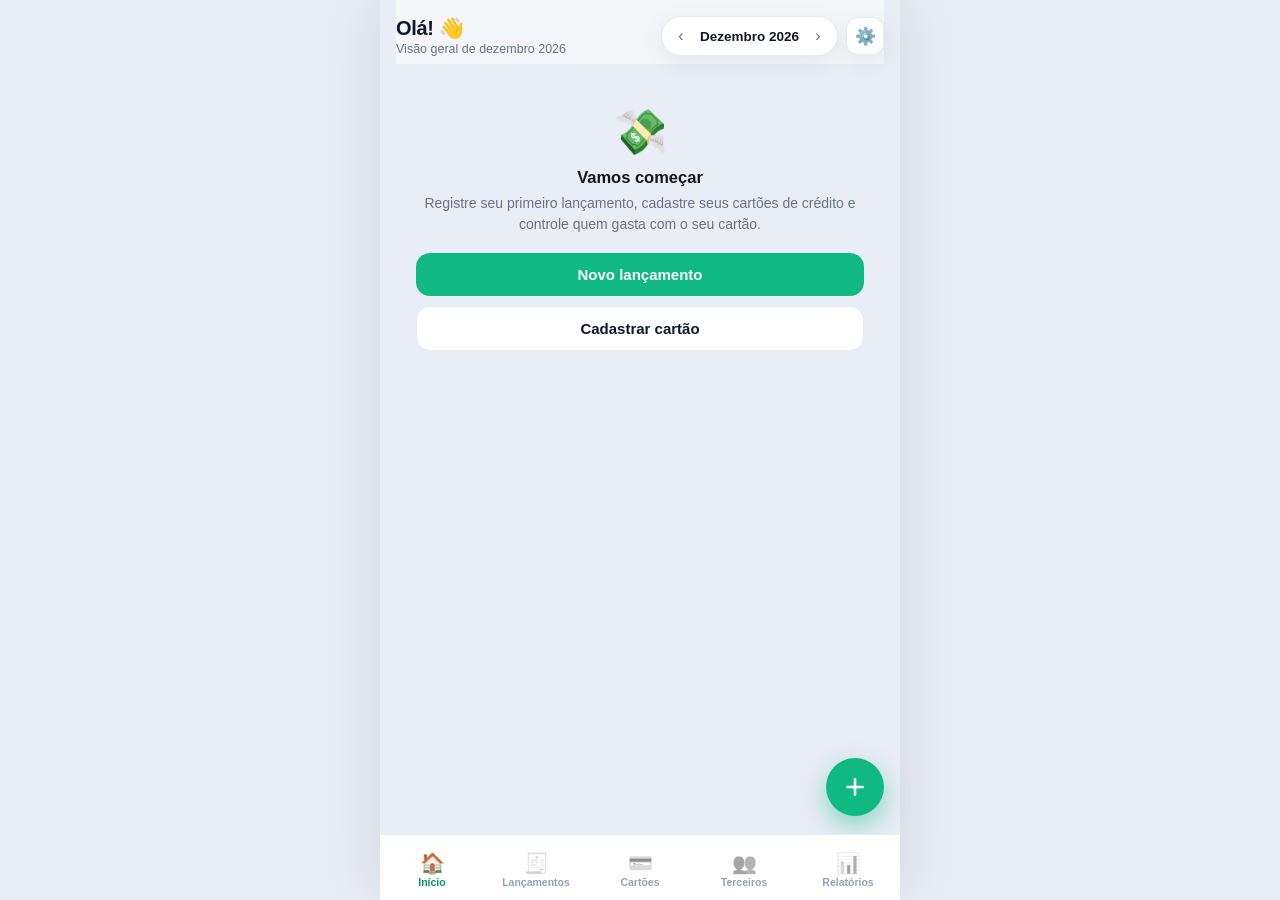
==== index.html @ b1badb32 "Add files via upload" ====
<!DOCTYPE html>
<html lang="pt-BR">
<head>
<meta charset="utf-8">
<meta name="viewport" content="width=device-width, initial-scale=1, viewport-fit=cover, maximum-scale=1">
<meta name="theme-color" content="#10b981">
<meta name="description" content="Controle financeiro pessoal: entradas, saídas, cartões de crédito e gastos de terceiros no seu cartão.">
<title>Minha Vida Financeira</title>

<!-- iOS (Safari): instalar como aplicativo -->
<meta name="apple-mobile-web-app-capable" content="yes">
<meta name="mobile-web-app-capable" content="yes">
<meta name="apple-mobile-web-app-status-bar-style" content="default">
<meta name="apple-mobile-web-app-title" content="Finanças">
<link rel="manifest" href="manifest.webmanifest">
<link rel="icon" href="icon.svg" type="image/svg+xml">
<link rel="apple-touch-icon" href="icon.svg">
<link rel="stylesheet" href="styles.css">
</head>
<body>

<div id="app">
  <main id="view" aria-live="polite"></main>

  <button id="fab" data-act="new-tx" aria-label="Novo lançamento">
    <svg viewBox="0 0 24 24" width="26" height="26" aria-hidden="true"><path d="M12 5v14M5 12h14" stroke="currentColor" stroke-width="2.4" stroke-linecap="round"/></svg>
  </button>

  <nav id="tabbar">
    <button data-route="home" class="active"><span class="ico">🏠</span><span class="lbl">Início</span></button>
    <button data-route="tx"><span class="ico">🧾</span><span class="lbl">Lançamentos</span></button>
    <button data-route="cards"><span class="ico">💳</span><span class="lbl">Cartões</span></button>
    <button data-route="third"><span class="ico">👥</span><span class="lbl">Terceiros</span></button>
    <button data-route="report"><span class="ico">📊</span><span class="lbl">Relatórios</span></button>
  </nav>
</div>

<div id="modal-root"></div>
<div id="toast" role="status"></div>

<script src="store.js"></script>
<script src="app.js"></script>
</body>
</html>
---- styles.css ----
/* ===== Minha Vida Financeira — estilos (mobile-first) ===== */
:root {
  --bg: #f4f6fa;
  --card: #ffffff;
  --ink: #0f172a;
  --ink-2: #64748b;
  --ink-3: #94a3b8;
  --line: #e6eaf2;
  --brand: #10b981;
  --brand-d: #059669;
  --brand-soft: #e7f8f2;
  --in: #16a34a;
  --in-soft: #eafaf0;
  --out: #e11d48;
  --out-soft: #fdeef2;
  --warn: #d97706;
  --warn-soft: #fef4e6;
  --blue: #2563eb;
  --blue-soft: #eaf1fe;
  --radius: 18px;
  --shadow: 0 6px 24px rgba(15, 23, 42, 0.07);
  --nav-h: 66px;
}

* { box-sizing: border-box; -webkit-tap-highlight-color: transparent; }

html, body {
  margin: 0;
  padding: 0;
  background: var(--bg);
  color: var(--ink);
  font-family: -apple-system, BlinkMacSystemFont, "Segoe UI", Roboto, Arial, sans-serif;
  font-size: 16px;
  overscroll-behavior-y: none;
}

button, input, select, textarea { font-family: inherit; font-size: inherit; color: inherit; }
button { cursor: pointer; border: none; background: none; }

#app {
  max-width: 520px;
  margin: 0 auto;
  min-height: 100vh;
  position: relative;
}

#view {
  padding: 0 16px calc(var(--nav-h) + 90px);
  animation: fade .18s ease;
}
@keyframes fade { from { opacity: 0; transform: translateY(6px); } to { opacity: 1; transform: none; } }

/* ---------- cabeçalho ---------- */
.top {
  position: sticky;
  top: 0;
  z-index: 20;
  background: var(--bg);
  padding: 16px 0 8px;
  display: flex;
  align-items: center;
  justify-content: space-between;
  gap: 10px;
}
.top h1 { font-size: 20px; margin: 0; letter-spacing: -.3px; }
.top .sub { font-size: 12.5px; color: var(--ink-2); margin-top: 2px; }

.month-nav {
  display: flex;
  align-items: center;
  gap: 4px;
  background: var(--card);
  border: 1px solid var(--line);
  border-radius: 999px;
  padding: 4px;
  box-shadow: var(--shadow);
}
.month-nav button {
  width: 30px; height: 30px;
  border-radius: 50%;
  color: var(--ink-2);
  font-size: 16px;
  display: grid; place-items: center;
}
.month-nav button:active { background: var(--line); }
.month-nav .mlabel {
  font-size: 13.5px; font-weight: 600;
  min-width: 96px; text-align: center;
  text-transform: capitalize;
}

.icon-btn {
  width: 38px; height: 38px;
  border-radius: 12px;
  background: var(--card);
  border: 1px solid var(--line);
  display: grid; place-items: center;
  font-size: 17px;
  box-shadow: var(--shadow);
}

/* ---------- cartões / blocos ---------- */
.card {
  background: var(--card);
  border: 1px solid var(--line);
  border-radius: var(--radius);
  padding: 16px;
  box-shadow: var(--shadow);
  margin-bottom: 12px;
}
.card.pad0 { padding: 0; overflow: hidden; }

.hero {
  background: linear-gradient(135deg, #0f172a, #1e293b);
  color: #fff;
  border: none;
  border-radius: 22px;
  padding: 20px;
  position: relative;
  overflow: hidden;
}
.hero::after {
  content: "";
  position: absolute;
  right: -40px; top: -50px;
  width: 160px; height: 160px;
  border-radius: 50%;
  background: rgba(16, 185, 129, .28);
  filter: blur(6px);
}
.hero .label { font-size: 12.5px; opacity: .75; text-transform: uppercase; letter-spacing: .8px; }
.hero .value { font-size: 34px; font-weight: 700; margin-top: 6px; letter-spacing: -1px; }
.hero .row { display: flex; gap: 14px; margin-top: 16px; position: relative; z-index: 1; }
.hero .row > div {
  flex: 1;
  background: rgba(255, 255, 255, .10);
  border-radius: 12px;
  padding: 9px 11px;
}
.hero .row .k { font-size: 11.5px; opacity: .8; display: flex; align-items: center; gap: 5px; }
.hero .row .v { font-size: 15.5px; font-weight: 700; margin-top: 3px; }
.dot { width: 8px; height: 8px; border-radius: 50%; display: inline-block; }
.dot.g { background: #34d399; }
.dot.r { background: #fb7185; }
.dot.y { background: #fbbf24; }

.grid3 { display: grid; grid-template-columns: repeat(3, 1fr); gap: 10px; margin-bottom: 12px; }
.mini {
  background: var(--card);
  border: 1px solid var(--line);
  border-radius: 16px;
  padding: 12px;
  box-shadow: var(--shadow);
}
.mini .k { font-size: 11.5px; color: var(--ink-2); display: flex; align-items: center; gap: 5px; }
.mini .v { font-size: 15px; font-weight: 700; margin-top: 5px; word-break: break-word; }
.mini.ok .v { color: var(--in); }
.mini.bad .v { color: var(--out); }
.mini.warn .v { color: var(--warn); }

.sec-title {
  display: flex; align-items: center; justify-content: space-between;
  font-size: 13px; font-weight: 700; color: var(--ink-2);
  text-transform: uppercase; letter-spacing: .7px;
  margin: 18px 2px 8px;
}
.sec-title a, .sec-title button { color: var(--brand-d); font-size: 13px; font-weight: 600; text-transform: none; letter-spacing: 0; }

/* ---------- lista de lançamentos ---------- */
.day-group { margin-bottom: 6px; }
.day-label {
  font-size: 12px; color: var(--ink-3); font-weight: 600;
  margin: 12px 4px 6px; text-transform: capitalize;
}
.rows { background: var(--card); border: 1px solid var(--line); border-radius: 16px; overflow: hidden; box-shadow: var(--shadow); }
.row-item {
  display: flex; align-items: center; gap: 12px;
  padding: 12px 14px;
  border-bottom: 1px solid var(--line);
  width: 100%;
  text-align: left;
}
.row-item:last-child { border-bottom: none; }
.row-item:active { background: #f8fafc; }
.row-ico {
  width: 40px; height: 40px; border-radius: 12px;
  background: var(--bg);
  display: grid; place-items: center; font-size: 19px;
  flex-shrink: 0;
}
.row-mid { flex: 1; min-width: 0; }
.row-mid .t { font-size: 15px; font-weight: 600; white-space: nowrap; overflow: hidden; text-overflow: ellipsis; }
.row-mid .s { font-size: 12.5px; color: var(--ink-2); margin-top: 2px; display: flex; gap: 6px; flex-wrap: wrap; align-items: center; }
.pill {
  font-size: 10.5px; font-weight: 700; padding: 2px 7px;
  border-radius: 999px; background: var(--bg); color: var(--ink-2);
  border: 1px solid var(--line); white-space: nowrap;
}
.pill.card-pill { background: var(--blue-soft); color: var(--blue); border-color: transparent; }
.pill.parcela { background: var(--warn-soft); color: var(--warn); border-color: transparent; }
.row-val { font-weight: 700; font-size: 15.5px; white-space: nowrap; }
.row-val.in { color: var(--in); }
.row-val.out { color: var(--ink); }

/* ---------- cartões de crédito ---------- */
.cc {
  border-radius: 18px;
  padding: 16px;
  color: #fff;
  margin-bottom: 12px;
  position: relative;
  overflow: hidden;
  box-shadow: var(--shadow);
}
.cc .nm { font-weight: 700; font-size: 16px; }
.cc .num { font-size: 13px; opacity: .85; letter-spacing: 2px; margin-top: 2px; }
.cc .inv { font-size: 26px; font-weight: 700; margin-top: 14px; letter-spacing: -.5px; }
.cc .inv small { font-size: 11.5px; font-weight: 600; opacity: .8; display: block; text-transform: uppercase; letter-spacing: .7px; }
.cc .meta { display: flex; gap: 16px; margin-top: 12px; font-size: 12.5px; opacity: .92; }
.cc .meta b { display: block; font-size: 14px; }
.cc-actions { position: absolute; top: 14px; right: 14px; display: flex; gap: 6px; }
.cc-actions button {
  width: 30px; height: 30px; border-radius: 9px;
  background: rgba(255,255,255,.18); color: #fff; font-size: 14px;
  display: grid; place-items: center;
}
.bar { height: 7px; border-radius: 99px; background: rgba(255,255,255,.25); margin-top: 12px; overflow: hidden; }
.bar > i { display: block; height: 100%; background: #fff; border-radius: 99px; }
.bar-lbl { font-size: 11.5px; opacity: .85; margin-top: 6px; }

/* ---------- terceiros ---------- */
.chips { display: flex; gap: 8px; margin: 4px 0 12px; overflow-x: auto; padding-bottom: 2px; }
.chip {
  padding: 7px 14px; border-radius: 999px;
  background: var(--card); border: 1px solid var(--line);
  font-size: 13px; font-weight: 600; color: var(--ink-2); white-space: nowrap;
}
.chip.active { background: var(--ink); color: #fff; border-color: var(--ink); }

.td-item { display: flex; align-items: center; gap: 12px; padding: 13px 14px; border-bottom: 1px solid var(--line); }
.td-item:last-child { border-bottom: none; }
.avatar {
  width: 42px; height: 42px; border-radius: 50%;
  background: var(--brand-soft); color: var(--brand-d);
  display: grid; place-items: center; font-weight: 700; font-size: 16px;
  flex-shrink: 0; text-transform: uppercase;
}
.avatar.paid { background: var(--bg); color: var(--ink-3); }
.status-open { color: var(--warn); font-weight: 700; }
.status-paid { color: var(--in); font-weight: 700; }
.check {
  width: 34px; height: 34px; border-radius: 50%;
  border: 2px solid var(--line); display: grid; place-items: center;
  color: var(--ink-3); font-size: 15px; flex-shrink: 0;
}
.check.done { background: var(--in); border-color: var(--in); color: #fff; }

/* ---------- botões ---------- */
.btn {
  display: inline-flex; align-items: center; justify-content: center; gap: 8px;
  background: var(--brand); color: #fff;
  font-weight: 700; font-size: 15px;
  padding: 13px 18px; border-radius: 14px; width: 100%;
}
.btn:active { background: var(--brand-d); }
.btn.ghost { background: var(--card); color: var(--ink); border: 1px solid var(--line); }
.btn.danger { background: var(--out-soft); color: var(--out); }
.btn.small { padding: 9px 14px; font-size: 13.5px; width: auto; border-radius: 11px; }

#fab {
  position: fixed;
  bottom: calc(var(--nav-h) + 18px + env(safe-area-inset-bottom));
  /* canto inferior direito da coluna (max 520px), ou da tela se for mais estreita */
  left: min(calc(50% + 186px), calc(100% - 74px));
  width: 58px; height: 58px;
  border-radius: 50%;
  background: var(--brand);
  color: #fff;
  display: grid; place-items: center;
  box-shadow: 0 10px 26px rgba(16, 185, 129, .45);
  z-index: 30;
  transition: transform .15s ease, opacity .15s;
}
#fab:active { transform: scale(.94); }
#fab[hidden] { display: none; }

/* ---------- navegação inferior ---------- */
#tabbar {
  position: fixed;
  bottom: 0; left: 50%; transform: translateX(-50%);
  width: 100%; max-width: 520px;
  height: calc(var(--nav-h) + env(safe-area-inset-bottom));
  padding-bottom: env(safe-area-inset-bottom);
  background: rgba(255,255,255,.94);
  backdrop-filter: blur(12px);
  border-top: 1px solid var(--line);
  display: flex;
  z-index: 40;
}
#tabbar button {
  flex: 1;
  display: flex; flex-direction: column; align-items: center; justify-content: center;
  gap: 3px;
  color: var(--ink-3);
  font-size: 10.5px; font-weight: 600;
  padding-top: 6px;
}
#tabbar .ico { font-size: 20px; line-height: 1; filter: grayscale(1); opacity: .6; }
#tabbar button.active { color: var(--brand-d); }
#tabbar button.active .ico { filter: none; opacity: 1; }

/* ---------- modal / sheet ---------- */
#modal-root:empty { display: none; }
.sheet-back {
  position: fixed; inset: 0;
  background: rgba(15, 23, 42, .45);
  z-index: 50;
  animation: fade .15s ease;
}
.sheet {
  position: fixed;
  left: 50%; bottom: 0; transform: translateX(-50%);
  width: 100%; max-width: 520px;
  background: var(--bg);
  border-radius: 24px 24px 0 0;
  z-index: 51;
  max-height: 92vh;
  overflow-y: auto;
  padding: 8px 18px calc(24px + env(safe-area-inset-bottom));
  animation: up .22s cubic-bezier(.2, .8, .3, 1);
}
@keyframes up { from { transform: translate(-50%, 30px); opacity: .4; } to { transform: translate(-50%, 0); opacity: 1; } }
.grab { width: 42px; height: 5px; border-radius: 99px; background: var(--line); margin: 8px auto 12px; }
.sheet h2 { font-size: 18px; margin: 0 0 14px; }

.field { margin-bottom: 13px; }
.field > label { display: block; font-size: 12.5px; font-weight: 700; color: var(--ink-2); margin-bottom: 6px; }
.field input, .field select, .field textarea {
  width: 100%;
  background: var(--card);
  border: 1.5px solid var(--line);
  border-radius: 13px;
  padding: 13px 14px;
  outline: none;
}
.field input:focus, .field select:focus, .field textarea:focus { border-color: var(--brand); }
.field textarea { min-height: 70px; resize: vertical; }
.field .hint { font-size: 11.5px; color: var(--ink-3); margin-top: 5px; }
.row2 { display: grid; grid-template-columns: 1fr 1fr; gap: 10px; }
.row3 { display: grid; grid-template-columns: 1fr 1fr 1fr; gap: 10px; }

.seg {
  display: flex;
  background: var(--card);
  border: 1.5px solid var(--line);
  border-radius: 14px;
  padding: 4px;
  gap: 4px;
  margin-bottom: 13px;
}
.seg label { flex: 1; }
.seg input { display: none; }
.seg span {
  display: block; text-align: center;
  padding: 10px 6px; border-radius: 10px;
  font-weight: 700; font-size: 14px; color: var(--ink-2);
}
.seg input:checked + span { color: #fff; }
.seg .s-in input:checked + span { background: var(--in); }
.seg .s-out input:checked + span { background: var(--out); }

.amount-wrap { position: relative; }
.amount-wrap .cur {
  position: absolute; left: 14px; top: 50%; transform: translateY(-50%);
  color: var(--ink-3); font-weight: 700; font-size: 14px;
}
.amount-wrap input {
  padding-left: 48px;
  font-size: 24px; font-weight: 700;
  letter-spacing: -.5px;
}

.form-actions { display: flex; gap: 10px; margin-top: 6px; }
.form-actions .btn { flex: 1; }

/* ---------- relatórios ---------- */
.chart {
  display: flex; align-items: flex-end; gap: 8px;
  height: 170px; padding-top: 8px;
}
.chart .col { flex: 1; display: flex; flex-direction: column; align-items: center; height: 100%; justify-content: flex-end; }
.chart .bars { display: flex; gap: 4px; align-items: flex-end; height: 100%; width: 100%; justify-content: center; }
.chart .b { width: 12px; border-radius: 6px 6px 3px 3px; min-height: 3px; }
.chart .b.in { background: var(--in); }
.chart .b.out { background: var(--out); }
.chart .cl { font-size: 10.5px; color: var(--ink-3); margin-top: 7px; }
.legend { display: flex; gap: 14px; font-size: 12px; color: var(--ink-2); margin-top: 6px; }

.cat-row { margin-bottom: 12px; }
.cat-row .top-l { display: flex; justify-content: space-between; font-size: 13.5px; margin-bottom: 6px; }
.cat-row .top-l b { font-weight: 600; }
.track { height: 9px; background: var(--bg); border-radius: 99px; overflow: hidden; }
.track > i { display: block; height: 100%; border-radius: 99px; background: var(--brand); }
.cat-row .bar-ico { margin-right: 6px; }

.stat-list .s { display: flex; justify-content: space-between; padding: 11px 0; border-bottom: 1px solid var(--line); font-size: 14px; }
.stat-list .s:last-child { border-bottom: none; }
.stat-list .s span { color: var(--ink-2); }
.stat-list .s b { font-weight: 700; }

/* ---------- estados vazios ---------- */
.empty {
  text-align: center;
  padding: 42px 20px;
  color: var(--ink-2);
}
.empty .big { font-size: 44px; margin-bottom: 10px; }
.empty h3 { margin: 0 0 6px; color: var(--ink); font-size: 16.5px; }
.empty p { margin: 0 0 18px; font-size: 14px; line-height: 1.5; }

/* ---------- toast ---------- */
#toast {
  position: fixed;
  bottom: calc(var(--nav-h) + 84px);
  left: 50%; transform: translateX(-50%) translateY(12px);
  background: var(--ink); color: #fff;
  padding: 11px 18px; border-radius: 12px;
  font-size: 14px; font-weight: 600;
  opacity: 0; pointer-events: none;
  transition: .22s;
  z-index: 60;
  max-width: 90%;
  text-align: center;
}
#toast.show { opacity: 1; transform: translateX(-50%) translateY(0); }

.kv { display: flex; justify-content: space-between; padding: 9px 0; font-size: 14px; border-bottom: 1px dashed var(--line); }
.kv:last-child { border-bottom: none; }
.kv span { color: var(--ink-2); }
.kv b { font-weight: 700; }
.kv b.g { color: var(--in); }
.kv b.r { color: var(--out); }

.settings-list button {
  width: 100%; display: flex; align-items: center; gap: 12px;
  padding: 14px 4px; border-bottom: 1px solid var(--line);
  font-size: 15px; text-align: left;
}
.settings-list button:last-child { border-bottom: none; }
.settings-list .arrow { margin-left: auto; color: var(--ink-3); }

.tag-list { display: flex; flex-wrap: wrap; gap: 8px; }
.tag {
  display: inline-flex; align-items: center; gap: 6px;
  background: var(--card); border: 1px solid var(--line);
  padding: 7px 10px; border-radius: 999px; font-size: 13px;
}
.tag button { color: var(--out); font-weight: 700; line-height: 1; }

@media (min-width: 521px) {
  body { background: #e9edf5; }
  #app { box-shadow: 0 0 60px rgba(15,23,42,.10); min-height: 100vh; }
}
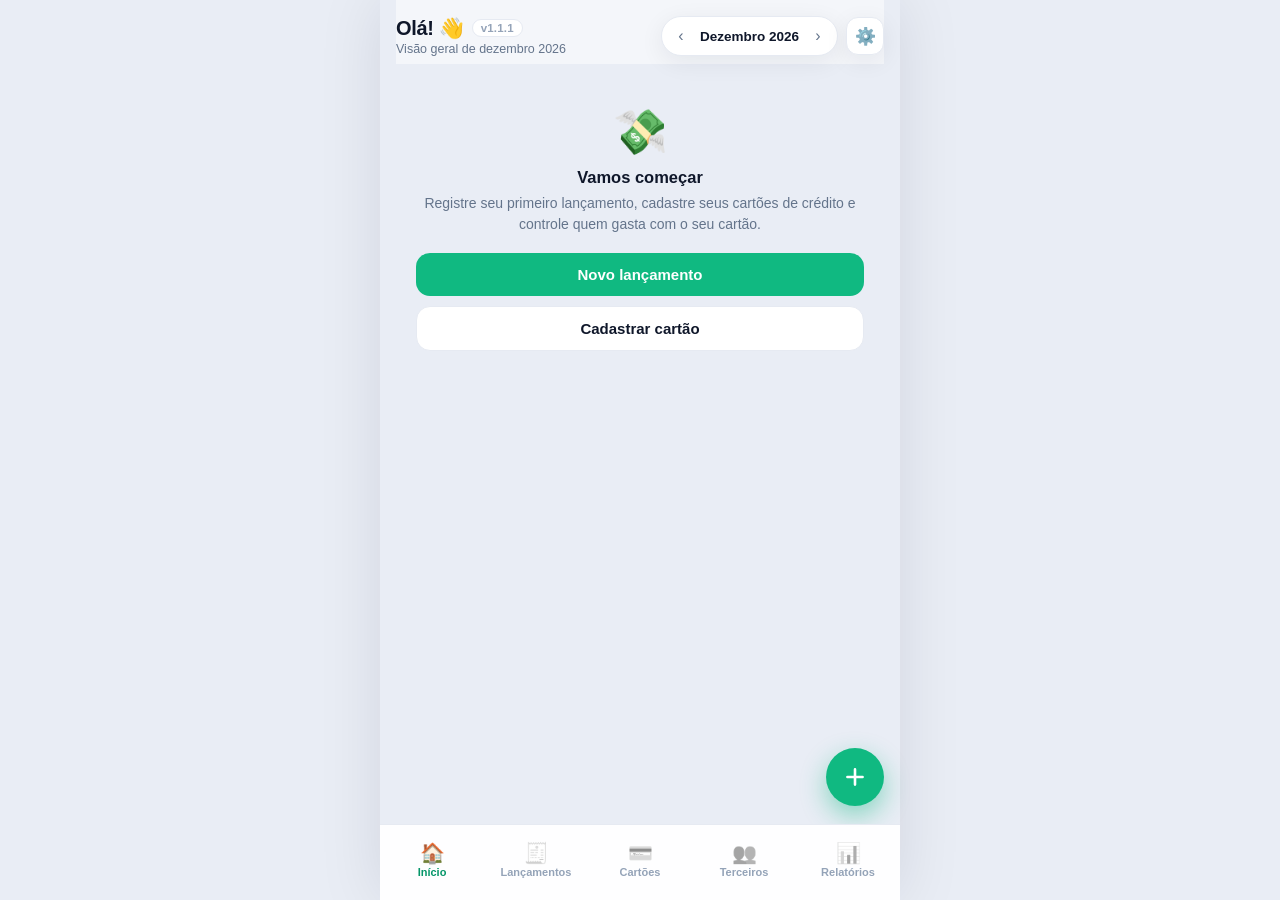
==== commit abbb2a35: "v1.1.1: layout otimizado para Galaxy S20 FE + correcao de cor do cartao" ====
--- a/index.html
+++ b/index.html
@@ -2,7 +2,10 @@
 <html lang="pt-BR">
 <head>
 <meta charset="utf-8">
-<meta name="viewport" content="width=device-width, initial-scale=1, viewport-fit=cover, maximum-scale=1">
+<!-- interactive-widget: teclado não cobre o formulário (Chrome/Samsung) -->
+<meta name="viewport" content="width=device-width, initial-scale=1, viewport-fit=cover, maximum-scale=1, interactive-widget=resizes-content">
+<!-- impede o Android de forçar "modo escuro" automático na interface -->
+<meta name="color-scheme" content="light">
 <meta name="theme-color" content="#10b981">
 <meta name="description" content="Controle financeiro pessoal: entradas, saídas, cartões de crédito e gastos de terceiros no seu cartão.">
 <title>Minha Vida Financeira</title>
--- a/styles.css
+++ b/styles.css
@@ -1,6 +1,7 @@
 /* ===== Minha Vida Financeira — estilos (mobile-first) ===== */
 :root {
   --bg: #f4f6fa;
+  color-scheme: light; /* Samsung/Chrome: não aplicar modo escuro automático */
   --card: #ffffff;
   --ink: #0f172a;
   --ink-2: #64748b;
@@ -32,15 +33,20 @@
   font-family: -apple-system, BlinkMacSystemFont, "Segoe UI", Roboto, Arial, sans-serif;
   font-size: 16px;
   overscroll-behavior-y: none;
+  -webkit-text-size-adjust: 100%;
 }
 
 button, input, select, textarea { font-family: inherit; font-size: inherit; color: inherit; }
-button { cursor: pointer; border: none; background: none; }
+button {
+  cursor: pointer; border: none; background: none;
+  touch-action: manipulation; /* elimina espera de zoom por duplo toque */
+}
 
 #app {
   max-width: 520px;
   margin: 0 auto;
   min-height: 100vh;
+  min-height: 100dvh; /* acompanha a barra do Chrome que some ao rolar */
   position: relative;
 }
 
@@ -56,7 +62,8 @@
   top: 0;
   z-index: 20;
   background: var(--bg);
-  padding: 16px 0 8px;
+  /* respeita a barra de status / furo da câmera no modo aplicativo */
+  padding: max(16px, calc(env(safe-area-inset-top, 0px) + 10px)) 0 8px;
   display: flex;
   align-items: center;
   justify-content: space-between;
@@ -64,6 +71,8 @@
 }
 .top h1 { font-size: 20px; margin: 0; letter-spacing: -.3px; }
 .top .sub { font-size: 12.5px; color: var(--ink-2); margin-top: 2px; }
+.top > div:first-child { min-width: 0; }
+.top > div:last-child { flex-shrink: 0; }
 
 .month-nav {
   display: flex;
@@ -81,13 +90,17 @@
   color: var(--ink-2);
   font-size: 16px;
   display: grid; place-items: center;
-}
+  position: relative;
+}
+/* área de toque de 44px sem mudar o visual */
+.month-nav button::after { content: ""; position: absolute; inset: -7px; }
 .month-nav button:active { background: var(--line); }
 .month-nav .mlabel {
   font-size: 13.5px; font-weight: 600;
   min-width: 96px; text-align: center;
   text-transform: capitalize;
 }
+.month-nav .lb-short { display: none; }
 
 .icon-btn {
   width: 38px; height: 38px;
@@ -130,6 +143,16 @@
 }
 .hero .label { font-size: 12.5px; opacity: .75; text-transform: uppercase; letter-spacing: .8px; }
 .hero .value { font-size: 34px; font-weight: 700; margin-top: 6px; letter-spacing: -1px; }
+.hero .value.neg { color: #fda4af; }
+.hero .carry {
+  font-size: 12.5px;
+  opacity: .85;
+  margin-top: 7px;
+  position: relative;
+  z-index: 1;
+}
+.hero .carry .ini { opacity: .7; margin-left: 4px; }
+.hero .row .v.neg { color: #fda4af; }
 .hero .row { display: flex; gap: 14px; margin-top: 16px; position: relative; z-index: 1; }
 .hero .row > div {
   flex: 1;
@@ -137,12 +160,13 @@
   border-radius: 12px;
   padding: 9px 11px;
 }
-.hero .row .k { font-size: 11.5px; opacity: .8; display: flex; align-items: center; gap: 5px; }
+.hero .row .k { font-size: 12px; opacity: .8; display: flex; align-items: center; gap: 5px; }
 .hero .row .v { font-size: 15.5px; font-weight: 700; margin-top: 3px; }
 .dot { width: 8px; height: 8px; border-radius: 50%; display: inline-block; }
 .dot.g { background: #34d399; }
 .dot.r { background: #fb7185; }
 .dot.y { background: #fbbf24; }
+.dot.b { background: #60a5fa; }
 
 .grid3 { display: grid; grid-template-columns: repeat(3, 1fr); gap: 10px; margin-bottom: 12px; }
 .mini {
@@ -192,7 +216,7 @@
 .row-mid .t { font-size: 15px; font-weight: 600; white-space: nowrap; overflow: hidden; text-overflow: ellipsis; }
 .row-mid .s { font-size: 12.5px; color: var(--ink-2); margin-top: 2px; display: flex; gap: 6px; flex-wrap: wrap; align-items: center; }
 .pill {
-  font-size: 10.5px; font-weight: 700; padding: 2px 7px;
+  font-size: 11px; font-weight: 700; padding: 3px 8px;
   border-radius: 999px; background: var(--bg); color: var(--ink-2);
   border: 1px solid var(--line); white-space: nowrap;
 }
@@ -223,7 +247,9 @@
   width: 30px; height: 30px; border-radius: 9px;
   background: rgba(255,255,255,.18); color: #fff; font-size: 14px;
   display: grid; place-items: center;
-}
+  position: relative;
+}
+.cc-actions button::after { content: ""; position: absolute; inset: -7px; }
 .bar { height: 7px; border-radius: 99px; background: rgba(255,255,255,.25); margin-top: 12px; overflow: hidden; }
 .bar > i { display: block; height: 100%; background: #fff; border-radius: 99px; }
 .bar-lbl { font-size: 11.5px; opacity: .85; margin-top: 6px; }
@@ -231,9 +257,10 @@
 /* ---------- terceiros ---------- */
 .chips { display: flex; gap: 8px; margin: 4px 0 12px; overflow-x: auto; padding-bottom: 2px; }
 .chip {
-  padding: 7px 14px; border-radius: 999px;
+  padding: 8px 15px; border-radius: 999px;
   background: var(--card); border: 1px solid var(--line);
   font-size: 13px; font-weight: 600; color: var(--ink-2); white-space: nowrap;
+  min-height: 38px; display: inline-flex; align-items: center;
 }
 .chip.active { background: var(--ink); color: #fff; border-color: var(--ink); }
 
@@ -252,7 +279,9 @@
   width: 34px; height: 34px; border-radius: 50%;
   border: 2px solid var(--line); display: grid; place-items: center;
   color: var(--ink-3); font-size: 15px; flex-shrink: 0;
-}
+  position: relative;
+}
+.check::after { content: ""; position: absolute; inset: -6px; }
 .check.done { background: var(--in); border-color: var(--in); color: #fff; }
 
 /* ---------- botões ---------- */
@@ -269,7 +298,8 @@
 
 #fab {
   position: fixed;
-  bottom: calc(var(--nav-h) + 18px + env(safe-area-inset-bottom));
+  /* 10px mínimos para a barra de gestos do One UI (que às vezes não reporta inset) */
+  bottom: calc(var(--nav-h) + 18px + max(env(safe-area-inset-bottom, 0px), 10px));
   /* canto inferior direito da coluna (max 520px), ou da tela se for mais estreita */
   left: min(calc(50% + 186px), calc(100% - 74px));
   width: 58px; height: 58px;
@@ -289,8 +319,8 @@
   position: fixed;
   bottom: 0; left: 50%; transform: translateX(-50%);
   width: 100%; max-width: 520px;
-  height: calc(var(--nav-h) + env(safe-area-inset-bottom));
-  padding-bottom: env(safe-area-inset-bottom);
+  height: calc(var(--nav-h) + max(env(safe-area-inset-bottom, 0px), 10px));
+  padding-bottom: max(env(safe-area-inset-bottom, 0px), 10px);
   background: rgba(255,255,255,.94);
   backdrop-filter: blur(12px);
   border-top: 1px solid var(--line);
@@ -302,7 +332,7 @@
   display: flex; flex-direction: column; align-items: center; justify-content: center;
   gap: 3px;
   color: var(--ink-3);
-  font-size: 10.5px; font-weight: 600;
+  font-size: 11px; font-weight: 600;
   padding-top: 6px;
 }
 #tabbar .ico { font-size: 20px; line-height: 1; filter: grayscale(1); opacity: .6; }
@@ -325,8 +355,10 @@
   border-radius: 24px 24px 0 0;
   z-index: 51;
   max-height: 92vh;
+  max-height: 92dvh;
   overflow-y: auto;
-  padding: 8px 18px calc(24px + env(safe-area-inset-bottom));
+  -webkit-overflow-scrolling: touch;
+  padding: 8px 18px calc(24px + max(env(safe-area-inset-bottom, 0px), 10px));
   animation: up .22s cubic-bezier(.2, .8, .3, 1);
 }
 @keyframes up { from { transform: translate(-50%, 30px); opacity: .4; } to { transform: translate(-50%, 0); opacity: 1; } }
@@ -345,7 +377,7 @@
 }
 .field input:focus, .field select:focus, .field textarea:focus { border-color: var(--brand); }
 .field textarea { min-height: 70px; resize: vertical; }
-.field .hint { font-size: 11.5px; color: var(--ink-3); margin-top: 5px; }
+.field .hint { font-size: 12px; color: var(--ink-3); margin-top: 5px; }
 .row2 { display: grid; grid-template-columns: 1fr 1fr; gap: 10px; }
 .row3 { display: grid; grid-template-columns: 1fr 1fr 1fr; gap: 10px; }
 
@@ -393,7 +425,7 @@
 .chart .b { width: 12px; border-radius: 6px 6px 3px 3px; min-height: 3px; }
 .chart .b.in { background: var(--in); }
 .chart .b.out { background: var(--out); }
-.chart .cl { font-size: 10.5px; color: var(--ink-3); margin-top: 7px; }
+.chart .cl { font-size: 11px; color: var(--ink-3); margin-top: 7px; }
 .legend { display: flex; gap: 14px; font-size: 12px; color: var(--ink-2); margin-top: 6px; }
 
 .cat-row { margin-bottom: 12px; }
@@ -434,6 +466,55 @@
 }
 #toast.show { opacity: 1; transform: translateX(-50%) translateY(0); }
 
+/* ---------- versão do app ---------- */
+.top .ver {
+  display: inline-block;
+  margin-left: 8px;
+  padding: 2px 8px;
+  border-radius: 99px;
+  background: var(--card);
+  border: 1px solid var(--line);
+  color: var(--ink-3);
+  font-size: 11.5px;
+  font-weight: 700;
+  letter-spacing: .2px;
+  vertical-align: 3px;
+}
+.app-version {
+  text-align: center;
+  font-size: 12px;
+  color: var(--ink-3);
+  padding: 16px 0 4px;
+}
+#update-bar {
+  position: fixed;
+  left: 50%;
+  bottom: calc(var(--nav-h) + 14px);
+  transform: translateX(-50%);
+  z-index: 70;
+  display: flex;
+  align-items: center;
+  gap: 10px;
+  background: var(--ink);
+  color: #fff;
+  font-size: 13.5px;
+  padding: 10px 12px 10px 16px;
+  border-radius: 14px;
+  box-shadow: 0 8px 24px rgba(15, 23, 42, .28);
+  max-width: calc(100% - 24px);
+}
+#update-bar b { font-weight: 700; }
+#update-bar button {
+  border: 0;
+  background: #4ade80;
+  color: #052e16;
+  font-weight: 700;
+  font-size: 13px;
+  padding: 7px 14px;
+  border-radius: 10px;
+  cursor: pointer;
+}
+
 .kv { display: flex; justify-content: space-between; padding: 9px 0; font-size: 14px; border-bottom: 1px dashed var(--line); }
 .kv:last-child { border-bottom: none; }
 .kv span { color: var(--ink-2); }
@@ -457,6 +538,33 @@
 }
 .tag button { color: var(--out); font-weight: 700; line-height: 1; }
 
+/* ---------- telas estreitas (zoom/tamanho de tela do Galaxy) ----------
+   O S20 FE roda com ~412px de largura; se você aumentar o "tamanho da tela"
+   nas configurações do celular, ele cai para 360-380px — daí este bloco. */
+@media (max-width: 400px) {
+  #view { padding-left: 12px; padding-right: 12px; }
+  .top { padding-left: 0; padding-right: 0; }
+  .top h1 { font-size: 19px; }
+  .month-nav { padding: 3px; }
+  .month-nav button { width: 28px; height: 28px; }
+  .month-nav .mlabel { min-width: 58px; font-size: 13px; }
+  .month-nav .lb-full { display: none; }
+  .month-nav .lb-short { display: inline; }
+  .hero { padding: 17px; }
+  .hero .value { font-size: 30px; }
+  .hero .row { gap: 8px; margin-top: 13px; }
+  .hero .row > div { padding: 8px 9px; }
+  .hero .row .v { font-size: 14.5px; }
+  .grid3 { gap: 8px; }
+  .mini { padding: 10px; }
+  .mini .v { font-size: 14.5px; }
+  .card { padding: 14px; }
+  .row-item { padding: 12px; gap: 10px; }
+  .row-val { font-size: 15px; }
+  .cc .inv { font-size: 24px; }
+  .sheet { padding-left: 14px; padding-right: 14px; }
+}
+
 @media (min-width: 521px) {
   body { background: #e9edf5; }
   #app { box-shadow: 0 0 60px rgba(15,23,42,.10); min-height: 100vh; }
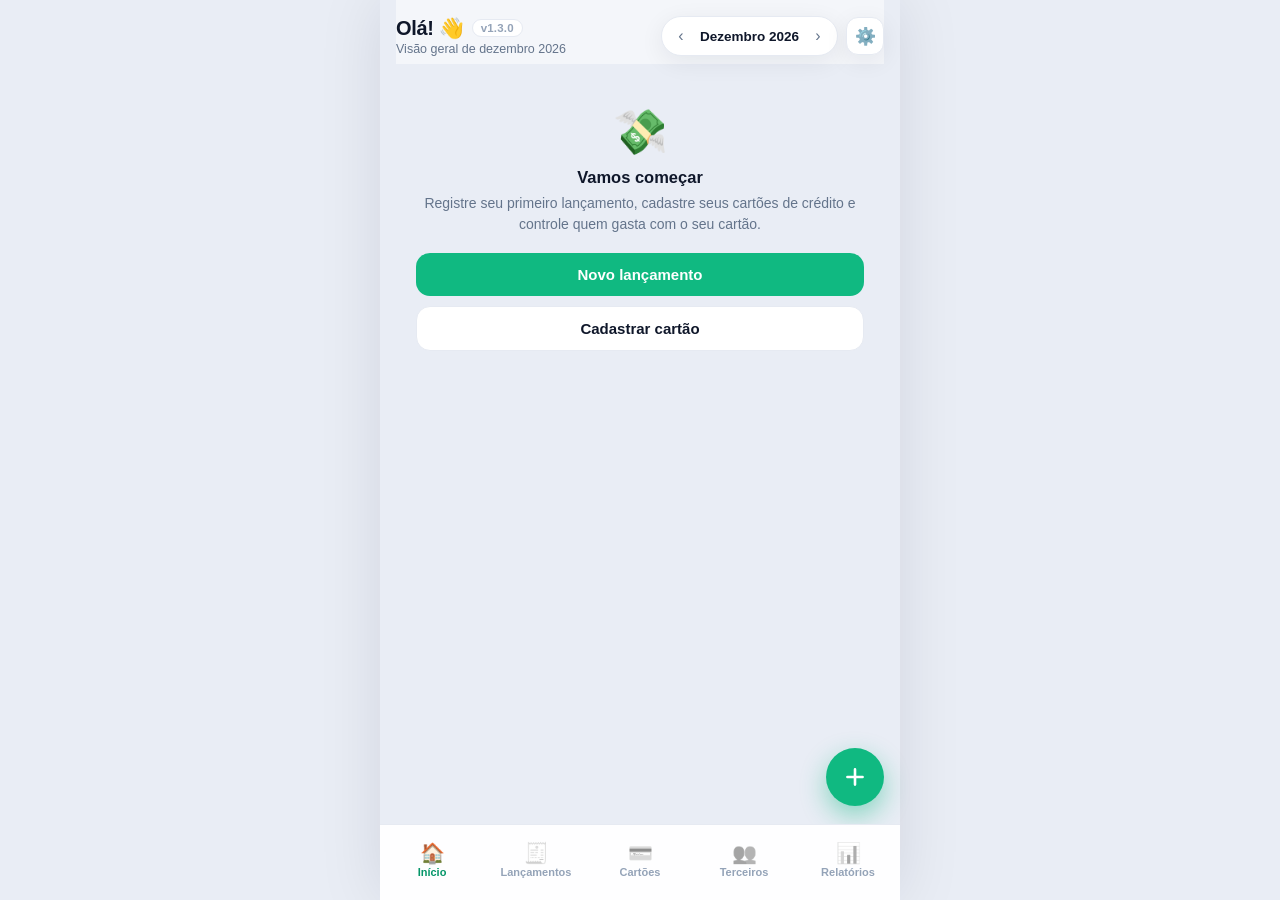
==== commit 609e005d: "v1.3.0: orçamento por categoria, contas fixas e bloqueio com PIN" ====
--- a/index.html
+++ b/index.html
@@ -39,6 +39,7 @@
 </div>
 
 <div id="modal-root"></div>
+<div id="lock-root"></div>
 <div id="toast" role="status"></div>
 
 <script src="store.js"></script>
--- a/styles.css
+++ b/styles.css
@@ -529,6 +529,20 @@
 }
 .settings-list button:last-child { border-bottom: none; }
 .settings-list .arrow { margin-left: auto; color: var(--ink-3); }
+.settings-list.danger { margin-top: 14px; border: 1px solid var(--out-soft); border-radius: 14px; padding: 0 12px; background: var(--out-soft); }
+.settings-list.danger button { color: var(--out); font-weight: 600; }
+
+/* ---------- cartão de backup ---------- */
+.bk { padding: 15px; }
+.bk-resumo { font-size: 14px; font-weight: 600; }
+.bk-ultimo { font-size: 12.5px; color: var(--ink-2); margin-top: 4px; }
+.bk-ultimo span { color: var(--ink-3); }
+.bk-ultimo.warn { color: var(--warn); font-weight: 700; }
+.bk-ultimo.warn span { color: var(--warn); opacity: .85; }
+.bk-btns { display: flex; gap: 10px; margin-top: 13px; }
+.bk-btns .btn { flex: 1; }
+.bk-dica { font-size: 12px; color: var(--ink-3); margin-top: 11px; line-height: 1.5; }
+.bk-dica b { color: var(--ink-2); }
 
 .tag-list { display: flex; flex-wrap: wrap; gap: 8px; }
 .tag {
@@ -569,3 +583,60 @@
   body { background: #e9edf5; }
   #app { box-shadow: 0 0 60px rgba(15,23,42,.10); min-height: 100vh; }
 }
+
+/* =====================================================================
+   v1.3.0 — ORÇAMENTO, CONTAS FIXAS E BLOQUEIO
+   ===================================================================== */
+
+/* --- orçamento por categoria --- */
+.orc-valor { font-weight: 700; font-size: 13px; }
+.orc-valor.quase { color: var(--warn); }
+.orc-valor.estourou { color: var(--out); }
+.orc-dica { font-size: 11.5px; color: var(--ink-3); margin-top: 5px; line-height: 1.4; }
+.orc-dica.quase { color: var(--warn); }
+.orc-dica.estourou { color: var(--out); font-weight: 600; }
+.field.orc-linha { display: flex; align-items: center; justify-content: space-between; gap: 12px; padding: 7px 0; border-bottom: 1px dashed var(--line); }
+.field.orc-linha:last-of-type { border-bottom: none; }
+.field.orc-linha label { font-size: 13.5px; font-weight: 600; color: var(--ink-2); flex: 1; }
+.field.orc-linha .amount-wrap { width: 148px; flex: none; }
+.field.orc-linha .amount-wrap input { font-size: 16px; padding: 9px 10px 9px 34px; height: auto; }
+
+/* --- contas fixas --- */
+.rec-item { display: flex; align-items: center; gap: 11px; padding: 12px 12px 12px 14px; border-bottom: 1px solid var(--line); }
+.rec-item:last-child { border-bottom: none; }
+.rec-item .row-mid { flex: 1; min-width: 0; }
+.rec-item .row-mid .t { font-size: 14.5px; font-weight: 600; overflow: hidden; text-overflow: ellipsis; white-space: nowrap; }
+.rec-item .row-mid .s { font-size: 12px; color: var(--ink-3); margin-top: 3px; display: flex; align-items: center; gap: 7px; flex-wrap: wrap; }
+.rec-del { flex: none; width: 44px; height: 44px; border: none; background: none; color: var(--ink-3); font-size: 24px; line-height: 1; border-radius: 50%; cursor: pointer; }
+.rec-del:active { background: #f2f4f9; color: var(--out); }
+
+/* --- textos de folha (sheet) --- */
+.sheet-intro { font-size: 13.5px; color: var(--ink-2); line-height: 1.55; margin: -4px 0 14px; }
+
+/* =====================================================================
+   BLOQUEIO DO APP
+   ===================================================================== */
+.lock { position: fixed; inset: 0; z-index: 95; background: var(--bg); display: flex; align-items: center; justify-content: center; padding: 24px; overscroll-behavior: contain; }
+.lock-box { width: 100%; max-width: 330px; text-align: center; }
+.lock-box.shake { animation: shake .4s; }
+@keyframes shake { 0%,100% { transform: translateX(0); } 25% { transform: translateX(-9px); } 50% { transform: translateX(9px); } 75% { transform: translateX(-5px); } }
+.lock-ico { font-size: 44px; line-height: 1; margin-bottom: 10px; }
+.lock-box h2 { font-size: 18px; margin: 0 0 6px; }
+.lock-msg { font-size: 13px; color: var(--ink-3); margin-bottom: 16px; }
+.pin-dots { display: flex; justify-content: center; gap: 13px; margin-bottom: 10px; min-height: 16px; }
+.pin-dots i { width: 13px; height: 13px; border-radius: 50%; background: #d9dfeb; display: block; }
+.pin-dots i.on { background: var(--brand); transform: scale(1.12); }
+.lock-err { font-size: 13px; color: var(--out); font-weight: 600; min-height: 18px; margin-bottom: 6px; }
+.keypad { display: grid; grid-template-columns: repeat(3, 1fr); gap: 11px; max-width: 268px; margin: 0 auto; }
+.keypad button { height: 56px; border: none; border-radius: 16px; background: #fff; box-shadow: 0 1px 3px rgba(15,23,42,.12); font-size: 21px; font-weight: 600; color: var(--ink); cursor: pointer; touch-action: manipulation; -webkit-tap-highlight-color: transparent; }
+.keypad button:active { background: var(--brand); color: #fff; transform: scale(.96); }
+.keypad .kp-bio { font-size: 22px; }
+.keypad .kp-bio.hide { visibility: hidden; }
+.lock-rec-link { margin-top: 18px; background: none; border: none; color: var(--ink-3); font-size: 13px; text-decoration: underline; cursor: pointer; padding: 8px; }
+.lock-rec { margin-top: 6px; }
+.lock-rec .lock-msg { margin-bottom: 10px; }
+.lock-rec-form { display: flex; gap: 8px; }
+.lock-rec-form input { flex: 1; min-width: 0; text-transform: uppercase; letter-spacing: 2px; text-align: center; font-weight: 700; }
+.lock-rec-form .btn { flex: none; }
+.rec-code { text-align: center; font-size: 30px; font-weight: 800; letter-spacing: 7px; color: var(--brand-d); background: var(--brand-soft); border: 1px dashed var(--brand); border-radius: 14px; padding: 16px 10px; margin: 6px 0 4px; }
+.btn.small { padding: 10px 14px; font-size: 13.5px; }
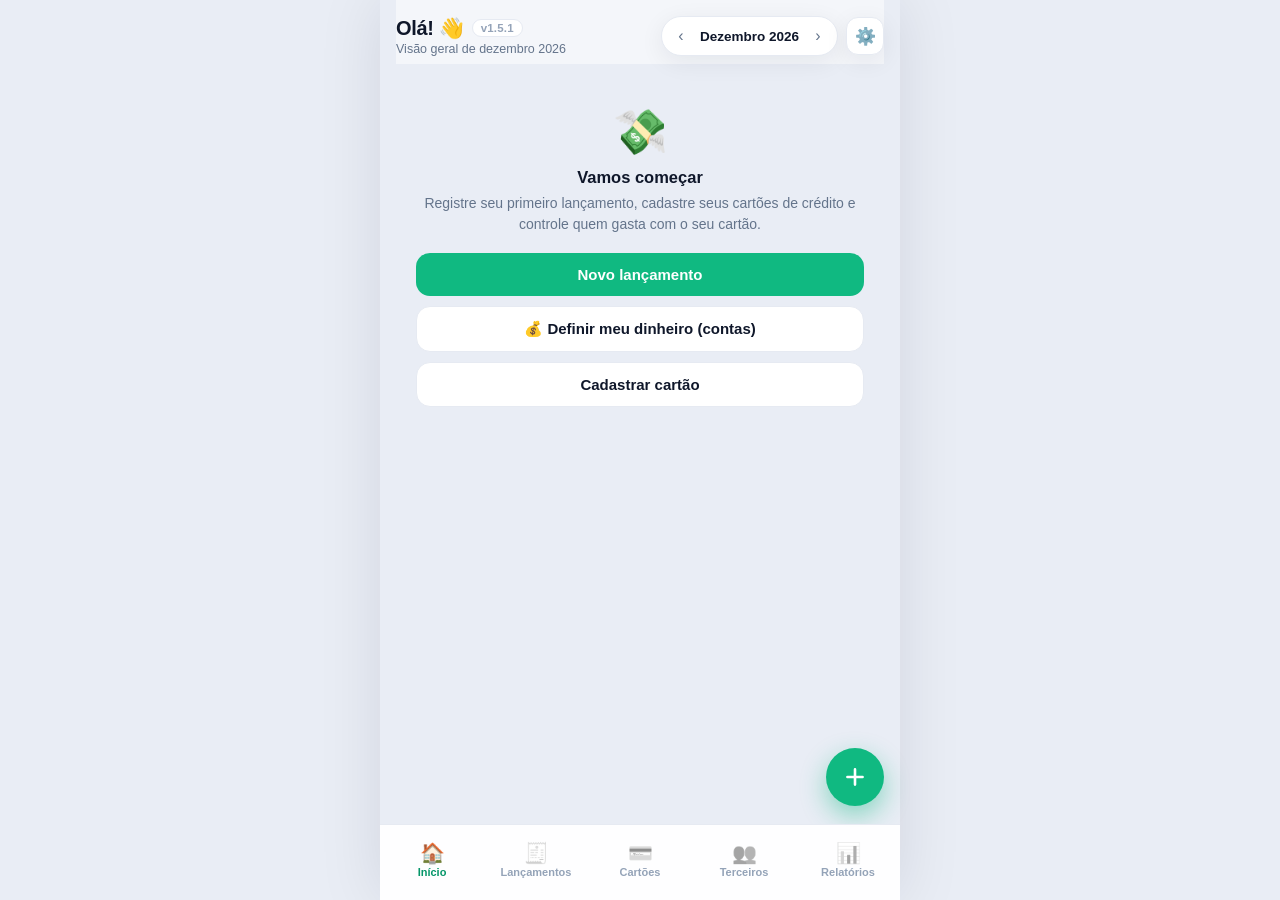
==== commit 7626e6c1: "v1.5.1: icones PNG (192/512/maskable/iOS) para instalar no celular" ====
--- a/index.html
+++ b/index.html
@@ -17,7 +17,7 @@
 <meta name="apple-mobile-web-app-title" content="Finanças">
 <link rel="manifest" href="manifest.webmanifest">
 <link rel="icon" href="icon.svg" type="image/svg+xml">
-<link rel="apple-touch-icon" href="icon.svg">
+<link rel="apple-touch-icon" href="apple-touch-icon.png">
 <link rel="stylesheet" href="styles.css">
 </head>
 <body>
--- a/styles.css
+++ b/styles.css
@@ -1,642 +1,660 @@
-/* ===== Minha Vida Financeira — estilos (mobile-first) ===== */
-:root {
-  --bg: #f4f6fa;
-  color-scheme: light; /* Samsung/Chrome: não aplicar modo escuro automático */
-  --card: #ffffff;
-  --ink: #0f172a;
-  --ink-2: #64748b;
-  --ink-3: #94a3b8;
-  --line: #e6eaf2;
-  --brand: #10b981;
-  --brand-d: #059669;
-  --brand-soft: #e7f8f2;
-  --in: #16a34a;
-  --in-soft: #eafaf0;
-  --out: #e11d48;
-  --out-soft: #fdeef2;
-  --warn: #d97706;
-  --warn-soft: #fef4e6;
-  --blue: #2563eb;
-  --blue-soft: #eaf1fe;
-  --radius: 18px;
-  --shadow: 0 6px 24px rgba(15, 23, 42, 0.07);
-  --nav-h: 66px;
-}
-
-* { box-sizing: border-box; -webkit-tap-highlight-color: transparent; }
-
-html, body {
-  margin: 0;
-  padding: 0;
-  background: var(--bg);
-  color: var(--ink);
-  font-family: -apple-system, BlinkMacSystemFont, "Segoe UI", Roboto, Arial, sans-serif;
-  font-size: 16px;
-  overscroll-behavior-y: none;
-  -webkit-text-size-adjust: 100%;
-}
-
-button, input, select, textarea { font-family: inherit; font-size: inherit; color: inherit; }
-button {
-  cursor: pointer; border: none; background: none;
-  touch-action: manipulation; /* elimina espera de zoom por duplo toque */
-}
-
-#app {
-  max-width: 520px;
-  margin: 0 auto;
-  min-height: 100vh;
-  min-height: 100dvh; /* acompanha a barra do Chrome que some ao rolar */
-  position: relative;
-}
-
-#view {
-  padding: 0 16px calc(var(--nav-h) + 90px);
-  animation: fade .18s ease;
-}
-@keyframes fade { from { opacity: 0; transform: translateY(6px); } to { opacity: 1; transform: none; } }
-
-/* ---------- cabeçalho ---------- */
-.top {
-  position: sticky;
-  top: 0;
-  z-index: 20;
-  background: var(--bg);
-  /* respeita a barra de status / furo da câmera no modo aplicativo */
-  padding: max(16px, calc(env(safe-area-inset-top, 0px) + 10px)) 0 8px;
-  display: flex;
-  align-items: center;
-  justify-content: space-between;
-  gap: 10px;
-}
-.top h1 { font-size: 20px; margin: 0; letter-spacing: -.3px; }
-.top .sub { font-size: 12.5px; color: var(--ink-2); margin-top: 2px; }
-.top > div:first-child { min-width: 0; }
-.top > div:last-child { flex-shrink: 0; }
-
-.month-nav {
-  display: flex;
-  align-items: center;
-  gap: 4px;
-  background: var(--card);
-  border: 1px solid var(--line);
-  border-radius: 999px;
-  padding: 4px;
-  box-shadow: var(--shadow);
-}
-.month-nav button {
-  width: 30px; height: 30px;
-  border-radius: 50%;
-  color: var(--ink-2);
-  font-size: 16px;
-  display: grid; place-items: center;
-  position: relative;
-}
-/* área de toque de 44px sem mudar o visual */
-.month-nav button::after { content: ""; position: absolute; inset: -7px; }
-.month-nav button:active { background: var(--line); }
-.month-nav .mlabel {
-  font-size: 13.5px; font-weight: 600;
-  min-width: 96px; text-align: center;
-  text-transform: capitalize;
-}
-.month-nav .lb-short { display: none; }
-
-.icon-btn {
-  width: 38px; height: 38px;
-  border-radius: 12px;
-  background: var(--card);
-  border: 1px solid var(--line);
-  display: grid; place-items: center;
-  font-size: 17px;
-  box-shadow: var(--shadow);
-}
-
-/* ---------- cartões / blocos ---------- */
-.card {
-  background: var(--card);
-  border: 1px solid var(--line);
-  border-radius: var(--radius);
-  padding: 16px;
-  box-shadow: var(--shadow);
-  margin-bottom: 12px;
-}
-.card.pad0 { padding: 0; overflow: hidden; }
-
-.hero {
-  background: linear-gradient(135deg, #0f172a, #1e293b);
-  color: #fff;
-  border: none;
-  border-radius: 22px;
-  padding: 20px;
-  position: relative;
-  overflow: hidden;
-}
-.hero::after {
-  content: "";
-  position: absolute;
-  right: -40px; top: -50px;
-  width: 160px; height: 160px;
-  border-radius: 50%;
-  background: rgba(16, 185, 129, .28);
-  filter: blur(6px);
-}
-.hero .label { font-size: 12.5px; opacity: .75; text-transform: uppercase; letter-spacing: .8px; }
-.hero .value { font-size: 34px; font-weight: 700; margin-top: 6px; letter-spacing: -1px; }
-.hero .value.neg { color: #fda4af; }
-.hero .carry {
-  font-size: 12.5px;
-  opacity: .85;
-  margin-top: 7px;
-  position: relative;
-  z-index: 1;
-}
-.hero .carry .ini { opacity: .7; margin-left: 4px; }
-.hero .row .v.neg { color: #fda4af; }
-.hero .row { display: flex; gap: 14px; margin-top: 16px; position: relative; z-index: 1; }
-.hero .row > div {
-  flex: 1;
-  background: rgba(255, 255, 255, .10);
-  border-radius: 12px;
-  padding: 9px 11px;
-}
-.hero .row .k { font-size: 12px; opacity: .8; display: flex; align-items: center; gap: 5px; }
-.hero .row .v { font-size: 15.5px; font-weight: 700; margin-top: 3px; }
-.dot { width: 8px; height: 8px; border-radius: 50%; display: inline-block; }
-.dot.g { background: #34d399; }
-.dot.r { background: #fb7185; }
-.dot.y { background: #fbbf24; }
-.dot.b { background: #60a5fa; }
-
-.grid3 { display: grid; grid-template-columns: repeat(3, 1fr); gap: 10px; margin-bottom: 12px; }
-.mini {
-  background: var(--card);
-  border: 1px solid var(--line);
-  border-radius: 16px;
-  padding: 12px;
-  box-shadow: var(--shadow);
-}
-.mini .k { font-size: 11.5px; color: var(--ink-2); display: flex; align-items: center; gap: 5px; }
-.mini .v { font-size: 15px; font-weight: 700; margin-top: 5px; word-break: break-word; }
-.mini.ok .v { color: var(--in); }
-.mini.bad .v { color: var(--out); }
-.mini.warn .v { color: var(--warn); }
-
-.sec-title {
-  display: flex; align-items: center; justify-content: space-between;
-  font-size: 13px; font-weight: 700; color: var(--ink-2);
-  text-transform: uppercase; letter-spacing: .7px;
-  margin: 18px 2px 8px;
-}
-.sec-title a, .sec-title button { color: var(--brand-d); font-size: 13px; font-weight: 600; text-transform: none; letter-spacing: 0; }
-
-/* ---------- lista de lançamentos ---------- */
-.day-group { margin-bottom: 6px; }
-.day-label {
-  font-size: 12px; color: var(--ink-3); font-weight: 600;
-  margin: 12px 4px 6px; text-transform: capitalize;
-}
-.rows { background: var(--card); border: 1px solid var(--line); border-radius: 16px; overflow: hidden; box-shadow: var(--shadow); }
-.row-item {
-  display: flex; align-items: center; gap: 12px;
-  padding: 12px 14px;
-  border-bottom: 1px solid var(--line);
-  width: 100%;
-  text-align: left;
-}
-.row-item:last-child { border-bottom: none; }
-.row-item:active { background: #f8fafc; }
-.row-ico {
-  width: 40px; height: 40px; border-radius: 12px;
-  background: var(--bg);
-  display: grid; place-items: center; font-size: 19px;
-  flex-shrink: 0;
-}
-.row-mid { flex: 1; min-width: 0; }
-.row-mid .t { font-size: 15px; font-weight: 600; white-space: nowrap; overflow: hidden; text-overflow: ellipsis; }
-.row-mid .s { font-size: 12.5px; color: var(--ink-2); margin-top: 2px; display: flex; gap: 6px; flex-wrap: wrap; align-items: center; }
-.pill {
-  font-size: 11px; font-weight: 700; padding: 3px 8px;
-  border-radius: 999px; background: var(--bg); color: var(--ink-2);
-  border: 1px solid var(--line); white-space: nowrap;
-}
-.pill.card-pill { background: var(--blue-soft); color: var(--blue); border-color: transparent; }
-.pill.parcela { background: var(--warn-soft); color: var(--warn); border-color: transparent; }
-.row-val { font-weight: 700; font-size: 15.5px; white-space: nowrap; }
-.row-val.in { color: var(--in); }
-.row-val.out { color: var(--ink); }
-
-/* ---------- cartões de crédito ---------- */
-.cc {
-  border-radius: 18px;
-  padding: 16px;
-  color: #fff;
-  margin-bottom: 12px;
-  position: relative;
-  overflow: hidden;
-  box-shadow: var(--shadow);
-}
-.cc .nm { font-weight: 700; font-size: 16px; }
-.cc .num { font-size: 13px; opacity: .85; letter-spacing: 2px; margin-top: 2px; }
-.cc .inv { font-size: 26px; font-weight: 700; margin-top: 14px; letter-spacing: -.5px; }
-.cc .inv small { font-size: 11.5px; font-weight: 600; opacity: .8; display: block; text-transform: uppercase; letter-spacing: .7px; }
-.cc .meta { display: flex; gap: 16px; margin-top: 12px; font-size: 12.5px; opacity: .92; }
-.cc .meta b { display: block; font-size: 14px; }
-.cc-actions { position: absolute; top: 14px; right: 14px; display: flex; gap: 6px; }
-.cc-actions button {
-  width: 30px; height: 30px; border-radius: 9px;
-  background: rgba(255,255,255,.18); color: #fff; font-size: 14px;
-  display: grid; place-items: center;
-  position: relative;
-}
-.cc-actions button::after { content: ""; position: absolute; inset: -7px; }
-.bar { height: 7px; border-radius: 99px; background: rgba(255,255,255,.25); margin-top: 12px; overflow: hidden; }
-.bar > i { display: block; height: 100%; background: #fff; border-radius: 99px; }
-.bar-lbl { font-size: 11.5px; opacity: .85; margin-top: 6px; }
-
-/* ---------- terceiros ---------- */
-.chips { display: flex; gap: 8px; margin: 4px 0 12px; overflow-x: auto; padding-bottom: 2px; }
-.chip {
-  padding: 8px 15px; border-radius: 999px;
-  background: var(--card); border: 1px solid var(--line);
-  font-size: 13px; font-weight: 600; color: var(--ink-2); white-space: nowrap;
-  min-height: 38px; display: inline-flex; align-items: center;
-}
-.chip.active { background: var(--ink); color: #fff; border-color: var(--ink); }
-
-.td-item { display: flex; align-items: center; gap: 12px; padding: 13px 14px; border-bottom: 1px solid var(--line); }
-.td-item:last-child { border-bottom: none; }
-.avatar {
-  width: 42px; height: 42px; border-radius: 50%;
-  background: var(--brand-soft); color: var(--brand-d);
-  display: grid; place-items: center; font-weight: 700; font-size: 16px;
-  flex-shrink: 0; text-transform: uppercase;
-}
-.avatar.paid { background: var(--bg); color: var(--ink-3); }
-.status-open { color: var(--warn); font-weight: 700; }
-.status-paid { color: var(--in); font-weight: 700; }
-.check {
-  width: 34px; height: 34px; border-radius: 50%;
-  border: 2px solid var(--line); display: grid; place-items: center;
-  color: var(--ink-3); font-size: 15px; flex-shrink: 0;
-  position: relative;
-}
-.check::after { content: ""; position: absolute; inset: -6px; }
-.check.done { background: var(--in); border-color: var(--in); color: #fff; }
-
-/* ---------- botões ---------- */
-.btn {
-  display: inline-flex; align-items: center; justify-content: center; gap: 8px;
-  background: var(--brand); color: #fff;
-  font-weight: 700; font-size: 15px;
-  padding: 13px 18px; border-radius: 14px; width: 100%;
-}
-.btn:active { background: var(--brand-d); }
-.btn.ghost { background: var(--card); color: var(--ink); border: 1px solid var(--line); }
-.btn.danger { background: var(--out-soft); color: var(--out); }
-.btn.small { padding: 9px 14px; font-size: 13.5px; width: auto; border-radius: 11px; }
-
-#fab {
-  position: fixed;
-  /* 10px mínimos para a barra de gestos do One UI (que às vezes não reporta inset) */
-  bottom: calc(var(--nav-h) + 18px + max(env(safe-area-inset-bottom, 0px), 10px));
-  /* canto inferior direito da coluna (max 520px), ou da tela se for mais estreita */
-  left: min(calc(50% + 186px), calc(100% - 74px));
-  width: 58px; height: 58px;
-  border-radius: 50%;
-  background: var(--brand);
-  color: #fff;
-  display: grid; place-items: center;
-  box-shadow: 0 10px 26px rgba(16, 185, 129, .45);
-  z-index: 30;
-  transition: transform .15s ease, opacity .15s;
-}
-#fab:active { transform: scale(.94); }
-#fab[hidden] { display: none; }
-
-/* ---------- navegação inferior ---------- */
-#tabbar {
-  position: fixed;
-  bottom: 0; left: 50%; transform: translateX(-50%);
-  width: 100%; max-width: 520px;
-  height: calc(var(--nav-h) + max(env(safe-area-inset-bottom, 0px), 10px));
-  padding-bottom: max(env(safe-area-inset-bottom, 0px), 10px);
-  background: rgba(255,255,255,.94);
-  backdrop-filter: blur(12px);
-  border-top: 1px solid var(--line);
-  display: flex;
-  z-index: 40;
-}
-#tabbar button {
-  flex: 1;
-  display: flex; flex-direction: column; align-items: center; justify-content: center;
-  gap: 3px;
-  color: var(--ink-3);
-  font-size: 11px; font-weight: 600;
-  padding-top: 6px;
-}
-#tabbar .ico { font-size: 20px; line-height: 1; filter: grayscale(1); opacity: .6; }
-#tabbar button.active { color: var(--brand-d); }
-#tabbar button.active .ico { filter: none; opacity: 1; }
-
-/* ---------- modal / sheet ---------- */
-#modal-root:empty { display: none; }
-.sheet-back {
-  position: fixed; inset: 0;
-  background: rgba(15, 23, 42, .45);
-  z-index: 50;
-  animation: fade .15s ease;
-}
-.sheet {
-  position: fixed;
-  left: 50%; bottom: 0; transform: translateX(-50%);
-  width: 100%; max-width: 520px;
-  background: var(--bg);
-  border-radius: 24px 24px 0 0;
-  z-index: 51;
-  max-height: 92vh;
-  max-height: 92dvh;
-  overflow-y: auto;
-  -webkit-overflow-scrolling: touch;
-  padding: 8px 18px calc(24px + max(env(safe-area-inset-bottom, 0px), 10px));
-  animation: up .22s cubic-bezier(.2, .8, .3, 1);
-}
-@keyframes up { from { transform: translate(-50%, 30px); opacity: .4; } to { transform: translate(-50%, 0); opacity: 1; } }
-.grab { width: 42px; height: 5px; border-radius: 99px; background: var(--line); margin: 8px auto 12px; }
-.sheet h2 { font-size: 18px; margin: 0 0 14px; }
-
-.field { margin-bottom: 13px; }
-.field > label { display: block; font-size: 12.5px; font-weight: 700; color: var(--ink-2); margin-bottom: 6px; }
-.field input, .field select, .field textarea {
-  width: 100%;
-  background: var(--card);
-  border: 1.5px solid var(--line);
-  border-radius: 13px;
-  padding: 13px 14px;
-  outline: none;
-}
-.field input:focus, .field select:focus, .field textarea:focus { border-color: var(--brand); }
-.field textarea { min-height: 70px; resize: vertical; }
-.field .hint { font-size: 12px; color: var(--ink-3); margin-top: 5px; }
-.row2 { display: grid; grid-template-columns: 1fr 1fr; gap: 10px; }
-.row3 { display: grid; grid-template-columns: 1fr 1fr 1fr; gap: 10px; }
-
-.seg {
-  display: flex;
-  background: var(--card);
-  border: 1.5px solid var(--line);
-  border-radius: 14px;
-  padding: 4px;
-  gap: 4px;
-  margin-bottom: 13px;
-}
-.seg label { flex: 1; }
-.seg input { display: none; }
-.seg span {
-  display: block; text-align: center;
-  padding: 10px 6px; border-radius: 10px;
-  font-weight: 700; font-size: 14px; color: var(--ink-2);
-}
-.seg input:checked + span { color: #fff; }
-.seg .s-in input:checked + span { background: var(--in); }
-.seg .s-out input:checked + span { background: var(--out); }
-
-.amount-wrap { position: relative; }
-.amount-wrap .cur {
-  position: absolute; left: 14px; top: 50%; transform: translateY(-50%);
-  color: var(--ink-3); font-weight: 700; font-size: 14px;
-}
-.amount-wrap input {
-  padding-left: 48px;
-  font-size: 24px; font-weight: 700;
-  letter-spacing: -.5px;
-}
-
-.form-actions { display: flex; gap: 10px; margin-top: 6px; }
-.form-actions .btn { flex: 1; }
-
-/* ---------- relatórios ---------- */
-.chart {
-  display: flex; align-items: flex-end; gap: 8px;
-  height: 170px; padding-top: 8px;
-}
-.chart .col { flex: 1; display: flex; flex-direction: column; align-items: center; height: 100%; justify-content: flex-end; }
-.chart .bars { display: flex; gap: 4px; align-items: flex-end; height: 100%; width: 100%; justify-content: center; }
-.chart .b { width: 12px; border-radius: 6px 6px 3px 3px; min-height: 3px; }
-.chart .b.in { background: var(--in); }
-.chart .b.out { background: var(--out); }
-.chart .cl { font-size: 11px; color: var(--ink-3); margin-top: 7px; }
-.legend { display: flex; gap: 14px; font-size: 12px; color: var(--ink-2); margin-top: 6px; }
-
-.cat-row { margin-bottom: 12px; }
-.cat-row .top-l { display: flex; justify-content: space-between; font-size: 13.5px; margin-bottom: 6px; }
-.cat-row .top-l b { font-weight: 600; }
-.track { height: 9px; background: var(--bg); border-radius: 99px; overflow: hidden; }
-.track > i { display: block; height: 100%; border-radius: 99px; background: var(--brand); }
-.cat-row .bar-ico { margin-right: 6px; }
-
-.stat-list .s { display: flex; justify-content: space-between; padding: 11px 0; border-bottom: 1px solid var(--line); font-size: 14px; }
-.stat-list .s:last-child { border-bottom: none; }
-.stat-list .s span { color: var(--ink-2); }
-.stat-list .s b { font-weight: 700; }
-
-/* ---------- estados vazios ---------- */
-.empty {
-  text-align: center;
-  padding: 42px 20px;
-  color: var(--ink-2);
-}
-.empty .big { font-size: 44px; margin-bottom: 10px; }
-.empty h3 { margin: 0 0 6px; color: var(--ink); font-size: 16.5px; }
-.empty p { margin: 0 0 18px; font-size: 14px; line-height: 1.5; }
-
-/* ---------- toast ---------- */
-#toast {
-  position: fixed;
-  bottom: calc(var(--nav-h) + 84px);
-  left: 50%; transform: translateX(-50%) translateY(12px);
-  background: var(--ink); color: #fff;
-  padding: 11px 18px; border-radius: 12px;
-  font-size: 14px; font-weight: 600;
-  opacity: 0; pointer-events: none;
-  transition: .22s;
-  z-index: 60;
-  max-width: 90%;
-  text-align: center;
-}
-#toast.show { opacity: 1; transform: translateX(-50%) translateY(0); }
-
-/* ---------- versão do app ---------- */
-.top .ver {
-  display: inline-block;
-  margin-left: 8px;
-  padding: 2px 8px;
-  border-radius: 99px;
-  background: var(--card);
-  border: 1px solid var(--line);
-  color: var(--ink-3);
-  font-size: 11.5px;
-  font-weight: 700;
-  letter-spacing: .2px;
-  vertical-align: 3px;
-}
-.app-version {
-  text-align: center;
-  font-size: 12px;
-  color: var(--ink-3);
-  padding: 16px 0 4px;
-}
-#update-bar {
-  position: fixed;
-  left: 50%;
-  bottom: calc(var(--nav-h) + 14px);
-  transform: translateX(-50%);
-  z-index: 70;
-  display: flex;
-  align-items: center;
-  gap: 10px;
-  background: var(--ink);
-  color: #fff;
-  font-size: 13.5px;
-  padding: 10px 12px 10px 16px;
-  border-radius: 14px;
-  box-shadow: 0 8px 24px rgba(15, 23, 42, .28);
-  max-width: calc(100% - 24px);
-}
-#update-bar b { font-weight: 700; }
-#update-bar button {
-  border: 0;
-  background: #4ade80;
-  color: #052e16;
-  font-weight: 700;
-  font-size: 13px;
-  padding: 7px 14px;
-  border-radius: 10px;
-  cursor: pointer;
-}
-
-.kv { display: flex; justify-content: space-between; padding: 9px 0; font-size: 14px; border-bottom: 1px dashed var(--line); }
-.kv:last-child { border-bottom: none; }
-.kv span { color: var(--ink-2); }
-.kv b { font-weight: 700; }
-.kv b.g { color: var(--in); }
-.kv b.r { color: var(--out); }
-
-.settings-list button {
-  width: 100%; display: flex; align-items: center; gap: 12px;
-  padding: 14px 4px; border-bottom: 1px solid var(--line);
-  font-size: 15px; text-align: left;
-}
-.settings-list button:last-child { border-bottom: none; }
-.settings-list .arrow { margin-left: auto; color: var(--ink-3); }
-.settings-list.danger { margin-top: 14px; border: 1px solid var(--out-soft); border-radius: 14px; padding: 0 12px; background: var(--out-soft); }
-.settings-list.danger button { color: var(--out); font-weight: 600; }
-
-/* ---------- cartão de backup ---------- */
-.bk { padding: 15px; }
-.bk-resumo { font-size: 14px; font-weight: 600; }
-.bk-ultimo { font-size: 12.5px; color: var(--ink-2); margin-top: 4px; }
-.bk-ultimo span { color: var(--ink-3); }
-.bk-ultimo.warn { color: var(--warn); font-weight: 700; }
-.bk-ultimo.warn span { color: var(--warn); opacity: .85; }
-.bk-btns { display: flex; gap: 10px; margin-top: 13px; }
-.bk-btns .btn { flex: 1; }
-.bk-dica { font-size: 12px; color: var(--ink-3); margin-top: 11px; line-height: 1.5; }
-.bk-dica b { color: var(--ink-2); }
-
-.tag-list { display: flex; flex-wrap: wrap; gap: 8px; }
-.tag {
-  display: inline-flex; align-items: center; gap: 6px;
-  background: var(--card); border: 1px solid var(--line);
-  padding: 7px 10px; border-radius: 999px; font-size: 13px;
-}
-.tag button { color: var(--out); font-weight: 700; line-height: 1; }
-
-/* ---------- telas estreitas (zoom/tamanho de tela do Galaxy) ----------
-   O S20 FE roda com ~412px de largura; se você aumentar o "tamanho da tela"
-   nas configurações do celular, ele cai para 360-380px — daí este bloco. */
-@media (max-width: 400px) {
-  #view { padding-left: 12px; padding-right: 12px; }
-  .top { padding-left: 0; padding-right: 0; }
-  .top h1 { font-size: 19px; }
-  .month-nav { padding: 3px; }
-  .month-nav button { width: 28px; height: 28px; }
-  .month-nav .mlabel { min-width: 58px; font-size: 13px; }
-  .month-nav .lb-full { display: none; }
-  .month-nav .lb-short { display: inline; }
-  .hero { padding: 17px; }
-  .hero .value { font-size: 30px; }
-  .hero .row { gap: 8px; margin-top: 13px; }
-  .hero .row > div { padding: 8px 9px; }
-  .hero .row .v { font-size: 14.5px; }
-  .grid3 { gap: 8px; }
-  .mini { padding: 10px; }
-  .mini .v { font-size: 14.5px; }
-  .card { padding: 14px; }
-  .row-item { padding: 12px; gap: 10px; }
-  .row-val { font-size: 15px; }
-  .cc .inv { font-size: 24px; }
-  .sheet { padding-left: 14px; padding-right: 14px; }
-}
-
-@media (min-width: 521px) {
-  body { background: #e9edf5; }
-  #app { box-shadow: 0 0 60px rgba(15,23,42,.10); min-height: 100vh; }
-}
-
-/* =====================================================================
-   v1.3.0 — ORÇAMENTO, CONTAS FIXAS E BLOQUEIO
-   ===================================================================== */
-
-/* --- orçamento por categoria --- */
-.orc-valor { font-weight: 700; font-size: 13px; }
-.orc-valor.quase { color: var(--warn); }
-.orc-valor.estourou { color: var(--out); }
-.orc-dica { font-size: 11.5px; color: var(--ink-3); margin-top: 5px; line-height: 1.4; }
-.orc-dica.quase { color: var(--warn); }
-.orc-dica.estourou { color: var(--out); font-weight: 600; }
-.field.orc-linha { display: flex; align-items: center; justify-content: space-between; gap: 12px; padding: 7px 0; border-bottom: 1px dashed var(--line); }
-.field.orc-linha:last-of-type { border-bottom: none; }
-.field.orc-linha label { font-size: 13.5px; font-weight: 600; color: var(--ink-2); flex: 1; }
-.field.orc-linha .amount-wrap { width: 148px; flex: none; }
-.field.orc-linha .amount-wrap input { font-size: 16px; padding: 9px 10px 9px 34px; height: auto; }
-
-/* --- contas fixas --- */
-.rec-item { display: flex; align-items: center; gap: 11px; padding: 12px 12px 12px 14px; border-bottom: 1px solid var(--line); }
-.rec-item:last-child { border-bottom: none; }
-.rec-item .row-mid { flex: 1; min-width: 0; }
-.rec-item .row-mid .t { font-size: 14.5px; font-weight: 600; overflow: hidden; text-overflow: ellipsis; white-space: nowrap; }
-.rec-item .row-mid .s { font-size: 12px; color: var(--ink-3); margin-top: 3px; display: flex; align-items: center; gap: 7px; flex-wrap: wrap; }
-.rec-del { flex: none; width: 44px; height: 44px; border: none; background: none; color: var(--ink-3); font-size: 24px; line-height: 1; border-radius: 50%; cursor: pointer; }
-.rec-del:active { background: #f2f4f9; color: var(--out); }
-
-/* --- textos de folha (sheet) --- */
-.sheet-intro { font-size: 13.5px; color: var(--ink-2); line-height: 1.55; margin: -4px 0 14px; }
-
-/* =====================================================================
-   BLOQUEIO DO APP
-   ===================================================================== */
-.lock { position: fixed; inset: 0; z-index: 95; background: var(--bg); display: flex; align-items: center; justify-content: center; padding: 24px; overscroll-behavior: contain; }
-.lock-box { width: 100%; max-width: 330px; text-align: center; }
-.lock-box.shake { animation: shake .4s; }
-@keyframes shake { 0%,100% { transform: translateX(0); } 25% { transform: translateX(-9px); } 50% { transform: translateX(9px); } 75% { transform: translateX(-5px); } }
-.lock-ico { font-size: 44px; line-height: 1; margin-bottom: 10px; }
-.lock-box h2 { font-size: 18px; margin: 0 0 6px; }
-.lock-msg { font-size: 13px; color: var(--ink-3); margin-bottom: 16px; }
-.pin-dots { display: flex; justify-content: center; gap: 13px; margin-bottom: 10px; min-height: 16px; }
-.pin-dots i { width: 13px; height: 13px; border-radius: 50%; background: #d9dfeb; display: block; }
-.pin-dots i.on { background: var(--brand); transform: scale(1.12); }
-.lock-err { font-size: 13px; color: var(--out); font-weight: 600; min-height: 18px; margin-bottom: 6px; }
-.keypad { display: grid; grid-template-columns: repeat(3, 1fr); gap: 11px; max-width: 268px; margin: 0 auto; }
-.keypad button { height: 56px; border: none; border-radius: 16px; background: #fff; box-shadow: 0 1px 3px rgba(15,23,42,.12); font-size: 21px; font-weight: 600; color: var(--ink); cursor: pointer; touch-action: manipulation; -webkit-tap-highlight-color: transparent; }
-.keypad button:active { background: var(--brand); color: #fff; transform: scale(.96); }
-.keypad .kp-bio { font-size: 22px; }
-.keypad .kp-bio.hide { visibility: hidden; }
-.lock-rec-link { margin-top: 18px; background: none; border: none; color: var(--ink-3); font-size: 13px; text-decoration: underline; cursor: pointer; padding: 8px; }
-.lock-rec { margin-top: 6px; }
-.lock-rec .lock-msg { margin-bottom: 10px; }
-.lock-rec-form { display: flex; gap: 8px; }
-.lock-rec-form input { flex: 1; min-width: 0; text-transform: uppercase; letter-spacing: 2px; text-align: center; font-weight: 700; }
-.lock-rec-form .btn { flex: none; }
-.rec-code { text-align: center; font-size: 30px; font-weight: 800; letter-spacing: 7px; color: var(--brand-d); background: var(--brand-soft); border: 1px dashed var(--brand); border-radius: 14px; padding: 16px 10px; margin: 6px 0 4px; }
+/* ===== Minha Vida Financeira — estilos (mobile-first) ===== */
+:root {
+  --bg: #f4f6fa;
+  color-scheme: light; /* Samsung/Chrome: não aplicar modo escuro automático */
+  --card: #ffffff;
+  --ink: #0f172a;
+  --ink-2: #64748b;
+  --ink-3: #94a3b8;
+  --line: #e6eaf2;
+  --brand: #10b981;
+  --brand-d: #059669;
+  --brand-soft: #e7f8f2;
+  --in: #16a34a;
+  --in-soft: #eafaf0;
+  --out: #e11d48;
+  --out-soft: #fdeef2;
+  --warn: #d97706;
+  --warn-soft: #fef4e6;
+  --blue: #2563eb;
+  --blue-soft: #eaf1fe;
+  --radius: 18px;
+  --shadow: 0 6px 24px rgba(15, 23, 42, 0.07);
+  --nav-h: 66px;
+}
+
+* { box-sizing: border-box; -webkit-tap-highlight-color: transparent; }
+
+html, body {
+  margin: 0;
+  padding: 0;
+  background: var(--bg);
+  color: var(--ink);
+  font-family: -apple-system, BlinkMacSystemFont, "Segoe UI", Roboto, Arial, sans-serif;
+  font-size: 16px;
+  overscroll-behavior-y: none;
+  -webkit-text-size-adjust: 100%;
+}
+
+button, input, select, textarea { font-family: inherit; font-size: inherit; color: inherit; }
+button {
+  cursor: pointer; border: none; background: none;
+  touch-action: manipulation; /* elimina espera de zoom por duplo toque */
+}
+
+#app {
+  max-width: 520px;
+  margin: 0 auto;
+  min-height: 100vh;
+  min-height: 100dvh; /* acompanha a barra do Chrome que some ao rolar */
+  position: relative;
+}
+
+#view {
+  padding: 0 16px calc(var(--nav-h) + 90px);
+  animation: fade .18s ease;
+}
+@keyframes fade { from { opacity: 0; transform: translateY(6px); } to { opacity: 1; transform: none; } }
+
+/* ---------- cabeçalho ---------- */
+.top {
+  position: sticky;
+  top: 0;
+  z-index: 20;
+  background: var(--bg);
+  /* respeita a barra de status / furo da câmera no modo aplicativo */
+  padding: max(16px, calc(env(safe-area-inset-top, 0px) + 10px)) 0 8px;
+  display: flex;
+  align-items: center;
+  justify-content: space-between;
+  gap: 10px;
+}
+.top h1 { font-size: 20px; margin: 0; letter-spacing: -.3px; }
+.top .sub { font-size: 12.5px; color: var(--ink-2); margin-top: 2px; }
+.top > div:first-child { min-width: 0; }
+.top > div:last-child { flex-shrink: 0; }
+
+.month-nav {
+  display: flex;
+  align-items: center;
+  gap: 4px;
+  background: var(--card);
+  border: 1px solid var(--line);
+  border-radius: 999px;
+  padding: 4px;
+  box-shadow: var(--shadow);
+}
+.month-nav button {
+  width: 30px; height: 30px;
+  border-radius: 50%;
+  color: var(--ink-2);
+  font-size: 16px;
+  display: grid; place-items: center;
+  position: relative;
+}
+/* área de toque de 44px sem mudar o visual */
+.month-nav button::after { content: ""; position: absolute; inset: -7px; }
+.month-nav button:active { background: var(--line); }
+.month-nav .mlabel {
+  font-size: 13.5px; font-weight: 600;
+  min-width: 96px; text-align: center;
+  text-transform: capitalize;
+}
+.month-nav .lb-short { display: none; }
+
+.icon-btn {
+  width: 38px; height: 38px;
+  border-radius: 12px;
+  background: var(--card);
+  border: 1px solid var(--line);
+  display: grid; place-items: center;
+  font-size: 17px;
+  box-shadow: var(--shadow);
+}
+
+/* ---------- cartões / blocos ---------- */
+.card {
+  background: var(--card);
+  border: 1px solid var(--line);
+  border-radius: var(--radius);
+  padding: 16px;
+  box-shadow: var(--shadow);
+  margin-bottom: 12px;
+}
+.card.pad0 { padding: 0; overflow: hidden; }
+
+.hero {
+  background: linear-gradient(135deg, #0f172a, #1e293b);
+  color: #fff;
+  border: none;
+  border-radius: 22px;
+  padding: 20px;
+  position: relative;
+  overflow: hidden;
+}
+.hero::after {
+  content: "";
+  position: absolute;
+  right: -40px; top: -50px;
+  width: 160px; height: 160px;
+  border-radius: 50%;
+  background: rgba(16, 185, 129, .28);
+  filter: blur(6px);
+}
+.hero .label { font-size: 12.5px; opacity: .75; text-transform: uppercase; letter-spacing: .8px; }
+.hero .value { font-size: 34px; font-weight: 700; margin-top: 6px; letter-spacing: -1px; }
+.hero .value.neg { color: #fda4af; }
+.hero .carry {
+  font-size: 12.5px;
+  opacity: .85;
+  margin-top: 7px;
+  position: relative;
+  z-index: 1;
+}
+.hero .carry .ini { opacity: .7; margin-left: 4px; }
+.hero .row .v.neg { color: #fda4af; }
+.hero .row { display: flex; gap: 14px; margin-top: 16px; position: relative; z-index: 1; }
+.hero .row > div {
+  flex: 1;
+  background: rgba(255, 255, 255, .10);
+  border-radius: 12px;
+  padding: 9px 11px;
+}
+.hero .row .k { font-size: 12px; opacity: .8; display: flex; align-items: center; gap: 5px; }
+.hero .row .v { font-size: 15.5px; font-weight: 700; margin-top: 3px; }
+.dot { width: 8px; height: 8px; border-radius: 50%; display: inline-block; }
+.dot.g { background: #34d399; }
+.dot.r { background: #fb7185; }
+.dot.y { background: #fbbf24; }
+.dot.b { background: #60a5fa; }
+
+.grid3 { display: grid; grid-template-columns: repeat(3, 1fr); gap: 10px; margin-bottom: 12px; }
+.mini {
+  background: var(--card);
+  border: 1px solid var(--line);
+  border-radius: 16px;
+  padding: 12px;
+  box-shadow: var(--shadow);
+}
+.mini .k { font-size: 11.5px; color: var(--ink-2); display: flex; align-items: center; gap: 5px; }
+.mini .v { font-size: 15px; font-weight: 700; margin-top: 5px; word-break: break-word; }
+.mini.ok .v { color: var(--in); }
+.mini.bad .v { color: var(--out); }
+.mini.warn .v { color: var(--warn); }
+
+.sec-title {
+  display: flex; align-items: center; justify-content: space-between;
+  font-size: 13px; font-weight: 700; color: var(--ink-2);
+  text-transform: uppercase; letter-spacing: .7px;
+  margin: 18px 2px 8px;
+}
+.sec-title a, .sec-title button { color: var(--brand-d); font-size: 13px; font-weight: 600; text-transform: none; letter-spacing: 0; }
+
+/* ---------- lista de lançamentos ---------- */
+.day-group { margin-bottom: 6px; }
+.day-label {
+  font-size: 12px; color: var(--ink-3); font-weight: 600;
+  margin: 12px 4px 6px; text-transform: capitalize;
+}
+.rows { background: var(--card); border: 1px solid var(--line); border-radius: 16px; overflow: hidden; box-shadow: var(--shadow); }
+.row-item {
+  display: flex; align-items: center; gap: 12px;
+  padding: 12px 14px;
+  border-bottom: 1px solid var(--line);
+  width: 100%;
+  text-align: left;
+}
+.row-item:last-child { border-bottom: none; }
+.row-item:active { background: #f8fafc; }
+.row-ico {
+  width: 40px; height: 40px; border-radius: 12px;
+  background: var(--bg);
+  display: grid; place-items: center; font-size: 19px;
+  flex-shrink: 0;
+}
+.row-mid { flex: 1; min-width: 0; }
+.row-mid .t { font-size: 15px; font-weight: 600; white-space: nowrap; overflow: hidden; text-overflow: ellipsis; }
+.row-mid .s { font-size: 12.5px; color: var(--ink-2); margin-top: 2px; display: flex; gap: 6px; flex-wrap: wrap; align-items: center; }
+.pill {
+  font-size: 11px; font-weight: 700; padding: 3px 8px;
+  border-radius: 999px; background: var(--bg); color: var(--ink-2);
+  border: 1px solid var(--line); white-space: nowrap;
+}
+.pill.card-pill { background: var(--blue-soft); color: var(--blue); border-color: transparent; }
+.pill.parcela { background: var(--warn-soft); color: var(--warn); border-color: transparent; }
+.row-val { font-weight: 700; font-size: 15.5px; white-space: nowrap; }
+.row-val.in { color: var(--in); }
+.row-val.out { color: var(--ink); }
+
+/* ---------- cartões de crédito ---------- */
+.cc {
+  border-radius: 18px;
+  padding: 16px;
+  color: #fff;
+  margin-bottom: 12px;
+  position: relative;
+  overflow: hidden;
+  box-shadow: var(--shadow);
+}
+.cc .nm { font-weight: 700; font-size: 16px; }
+.cc .num { font-size: 13px; opacity: .85; letter-spacing: 2px; margin-top: 2px; }
+.cc .inv { font-size: 26px; font-weight: 700; margin-top: 14px; letter-spacing: -.5px; }
+.cc .inv small { font-size: 11.5px; font-weight: 600; opacity: .8; display: block; text-transform: uppercase; letter-spacing: .7px; }
+.cc .meta { display: flex; gap: 16px; margin-top: 12px; font-size: 12.5px; opacity: .92; }
+.cc .meta b { display: block; font-size: 14px; }
+.cc-actions { position: absolute; top: 14px; right: 14px; display: flex; gap: 6px; }
+.cc-actions button {
+  width: 30px; height: 30px; border-radius: 9px;
+  background: rgba(255,255,255,.18); color: #fff; font-size: 14px;
+  display: grid; place-items: center;
+  position: relative;
+}
+.cc-actions button::after { content: ""; position: absolute; inset: -7px; }
+.bar { height: 7px; border-radius: 99px; background: rgba(255,255,255,.25); margin-top: 12px; overflow: hidden; }
+.bar > i { display: block; height: 100%; background: #fff; border-radius: 99px; }
+.bar-lbl { font-size: 11.5px; opacity: .85; margin-top: 6px; }
+
+/* ---------- terceiros ---------- */
+.chips { display: flex; gap: 8px; margin: 4px 0 12px; overflow-x: auto; padding-bottom: 2px; }
+.chip {
+  padding: 8px 15px; border-radius: 999px;
+  background: var(--card); border: 1px solid var(--line);
+  font-size: 13px; font-weight: 600; color: var(--ink-2); white-space: nowrap;
+  min-height: 38px; display: inline-flex; align-items: center;
+}
+.chip.active { background: var(--ink); color: #fff; border-color: var(--ink); }
+
+.td-item { display: flex; align-items: center; gap: 12px; padding: 13px 14px; border-bottom: 1px solid var(--line); }
+.td-item:last-child { border-bottom: none; }
+.avatar {
+  width: 42px; height: 42px; border-radius: 50%;
+  background: var(--brand-soft); color: var(--brand-d);
+  display: grid; place-items: center; font-weight: 700; font-size: 16px;
+  flex-shrink: 0; text-transform: uppercase;
+}
+.avatar.paid { background: var(--bg); color: var(--ink-3); }
+.status-open { color: var(--warn); font-weight: 700; }
+.status-paid { color: var(--in); font-weight: 700; }
+.check {
+  width: 34px; height: 34px; border-radius: 50%;
+  border: 2px solid var(--line); display: grid; place-items: center;
+  color: var(--ink-3); font-size: 15px; flex-shrink: 0;
+  position: relative;
+}
+.check::after { content: ""; position: absolute; inset: -6px; }
+.check.done { background: var(--in); border-color: var(--in); color: #fff; }
+
+/* ---------- botões ---------- */
+.btn {
+  display: inline-flex; align-items: center; justify-content: center; gap: 8px;
+  background: var(--brand); color: #fff;
+  font-weight: 700; font-size: 15px;
+  padding: 13px 18px; border-radius: 14px; width: 100%;
+}
+.btn:active { background: var(--brand-d); }
+.btn.ghost { background: var(--card); color: var(--ink); border: 1px solid var(--line); }
+.btn.danger { background: var(--out-soft); color: var(--out); }
+.btn.small { padding: 9px 14px; font-size: 13.5px; width: auto; border-radius: 11px; }
+
+#fab {
+  position: fixed;
+  /* 10px mínimos para a barra de gestos do One UI (que às vezes não reporta inset) */
+  bottom: calc(var(--nav-h) + 18px + max(env(safe-area-inset-bottom, 0px), 10px));
+  /* canto inferior direito da coluna (max 520px), ou da tela se for mais estreita */
+  left: min(calc(50% + 186px), calc(100% - 74px));
+  width: 58px; height: 58px;
+  border-radius: 50%;
+  background: var(--brand);
+  color: #fff;
+  display: grid; place-items: center;
+  box-shadow: 0 10px 26px rgba(16, 185, 129, .45);
+  z-index: 30;
+  transition: transform .15s ease, opacity .15s;
+}
+#fab:active { transform: scale(.94); }
+#fab[hidden] { display: none; }
+
+/* ---------- navegação inferior ---------- */
+#tabbar {
+  position: fixed;
+  bottom: 0; left: 50%; transform: translateX(-50%);
+  width: 100%; max-width: 520px;
+  height: calc(var(--nav-h) + max(env(safe-area-inset-bottom, 0px), 10px));
+  padding-bottom: max(env(safe-area-inset-bottom, 0px), 10px);
+  background: rgba(255,255,255,.94);
+  backdrop-filter: blur(12px);
+  border-top: 1px solid var(--line);
+  display: flex;
+  z-index: 40;
+}
+#tabbar button {
+  flex: 1;
+  display: flex; flex-direction: column; align-items: center; justify-content: center;
+  gap: 3px;
+  color: var(--ink-3);
+  font-size: 11px; font-weight: 600;
+  padding-top: 6px;
+}
+#tabbar .ico { font-size: 20px; line-height: 1; filter: grayscale(1); opacity: .6; }
+#tabbar button.active { color: var(--brand-d); }
+#tabbar button.active .ico { filter: none; opacity: 1; }
+
+/* ---------- modal / sheet ---------- */
+#modal-root:empty { display: none; }
+.sheet-back {
+  position: fixed; inset: 0;
+  background: rgba(15, 23, 42, .45);
+  z-index: 50;
+  animation: fade .15s ease;
+}
+.sheet {
+  position: fixed;
+  left: 50%; bottom: 0; transform: translateX(-50%);
+  width: 100%; max-width: 520px;
+  background: var(--bg);
+  border-radius: 24px 24px 0 0;
+  z-index: 51;
+  max-height: 92vh;
+  max-height: 92dvh;
+  overflow-y: auto;
+  -webkit-overflow-scrolling: touch;
+  padding: 8px 18px calc(24px + max(env(safe-area-inset-bottom, 0px), 10px));
+  animation: up .22s cubic-bezier(.2, .8, .3, 1);
+}
+@keyframes up { from { transform: translate(-50%, 30px); opacity: .4; } to { transform: translate(-50%, 0); opacity: 1; } }
+.grab { width: 42px; height: 5px; border-radius: 99px; background: var(--line); margin: 8px auto 12px; }
+.sheet h2 { font-size: 18px; margin: 0 0 14px; }
+
+.field { margin-bottom: 13px; }
+.field > label { display: block; font-size: 12.5px; font-weight: 700; color: var(--ink-2); margin-bottom: 6px; }
+.field input, .field select, .field textarea {
+  width: 100%;
+  background: var(--card);
+  border: 1.5px solid var(--line);
+  border-radius: 13px;
+  padding: 13px 14px;
+  outline: none;
+}
+.field input:focus, .field select:focus, .field textarea:focus { border-color: var(--brand); }
+.field textarea { min-height: 70px; resize: vertical; }
+.field .hint { font-size: 12px; color: var(--ink-3); margin-top: 5px; }
+.row2 { display: grid; grid-template-columns: 1fr 1fr; gap: 10px; }
+.row3 { display: grid; grid-template-columns: 1fr 1fr 1fr; gap: 10px; }
+
+.seg {
+  display: flex;
+  background: var(--card);
+  border: 1.5px solid var(--line);
+  border-radius: 14px;
+  padding: 4px;
+  gap: 4px;
+  margin-bottom: 13px;
+}
+.seg label { flex: 1; }
+.seg input { display: none; }
+.seg span {
+  display: block; text-align: center;
+  padding: 10px 6px; border-radius: 10px;
+  font-weight: 700; font-size: 14px; color: var(--ink-2);
+}
+.seg input:checked + span { color: #fff; }
+.seg .s-in input:checked + span { background: var(--in); }
+.seg .s-out input:checked + span { background: var(--out); }
+
+.amount-wrap { position: relative; }
+.amount-wrap .cur {
+  position: absolute; left: 14px; top: 50%; transform: translateY(-50%);
+  color: var(--ink-3); font-weight: 700; font-size: 14px;
+}
+.amount-wrap input {
+  padding-left: 48px;
+  font-size: 24px; font-weight: 700;
+  letter-spacing: -.5px;
+}
+
+.form-actions { display: flex; gap: 10px; margin-top: 6px; }
+.form-actions .btn { flex: 1; }
+
+/* ---------- relatórios ---------- */
+.chart {
+  display: flex; align-items: flex-end; gap: 8px;
+  height: 170px; padding-top: 8px;
+}
+.chart .col { flex: 1; display: flex; flex-direction: column; align-items: center; height: 100%; justify-content: flex-end; }
+.chart .bars { display: flex; gap: 4px; align-items: flex-end; height: 100%; width: 100%; justify-content: center; }
+.chart .b { width: 12px; border-radius: 6px 6px 3px 3px; min-height: 3px; }
+.chart .b.in { background: var(--in); }
+.chart .b.out { background: var(--out); }
+.chart .cl { font-size: 11px; color: var(--ink-3); margin-top: 7px; }
+.legend { display: flex; gap: 14px; font-size: 12px; color: var(--ink-2); margin-top: 6px; }
+
+.cat-row { margin-bottom: 12px; }
+.cat-row .top-l { display: flex; justify-content: space-between; font-size: 13.5px; margin-bottom: 6px; }
+.cat-row .top-l b { font-weight: 600; }
+.track { height: 9px; background: var(--bg); border-radius: 99px; overflow: hidden; }
+.track > i { display: block; height: 100%; border-radius: 99px; background: var(--brand); }
+.cat-row .bar-ico { margin-right: 6px; }
+
+.stat-list .s { display: flex; justify-content: space-between; padding: 11px 0; border-bottom: 1px solid var(--line); font-size: 14px; }
+.stat-list .s:last-child { border-bottom: none; }
+.stat-list .s span { color: var(--ink-2); }
+.stat-list .s b { font-weight: 700; }
+
+/* ---------- estados vazios ---------- */
+.empty {
+  text-align: center;
+  padding: 42px 20px;
+  color: var(--ink-2);
+}
+.empty .big { font-size: 44px; margin-bottom: 10px; }
+.empty h3 { margin: 0 0 6px; color: var(--ink); font-size: 16.5px; }
+.empty p { margin: 0 0 18px; font-size: 14px; line-height: 1.5; }
+
+/* ---------- toast ---------- */
+#toast {
+  position: fixed;
+  bottom: calc(var(--nav-h) + 84px);
+  left: 50%; transform: translateX(-50%) translateY(12px);
+  background: var(--ink); color: #fff;
+  padding: 11px 18px; border-radius: 12px;
+  font-size: 14px; font-weight: 600;
+  opacity: 0; pointer-events: none;
+  transition: .22s;
+  z-index: 60;
+  max-width: 90%;
+  text-align: center;
+}
+#toast.show { opacity: 1; transform: translateX(-50%) translateY(0); }
+
+/* ---------- versão do app ---------- */
+.top .ver {
+  display: inline-block;
+  margin-left: 8px;
+  padding: 2px 8px;
+  border-radius: 99px;
+  background: var(--card);
+  border: 1px solid var(--line);
+  color: var(--ink-3);
+  font-size: 11.5px;
+  font-weight: 700;
+  letter-spacing: .2px;
+  vertical-align: 3px;
+}
+.app-version {
+  text-align: center;
+  font-size: 12px;
+  color: var(--ink-3);
+  padding: 16px 0 4px;
+}
+#update-bar {
+  position: fixed;
+  left: 50%;
+  bottom: calc(var(--nav-h) + 14px);
+  transform: translateX(-50%);
+  z-index: 70;
+  display: flex;
+  align-items: center;
+  gap: 10px;
+  background: var(--ink);
+  color: #fff;
+  font-size: 13.5px;
+  padding: 10px 12px 10px 16px;
+  border-radius: 14px;
+  box-shadow: 0 8px 24px rgba(15, 23, 42, .28);
+  max-width: calc(100% - 24px);
+}
+#update-bar b { font-weight: 700; }
+#update-bar button {
+  border: 0;
+  background: #4ade80;
+  color: #052e16;
+  font-weight: 700;
+  font-size: 13px;
+  padding: 7px 14px;
+  border-radius: 10px;
+  cursor: pointer;
+}
+
+.kv { display: flex; justify-content: space-between; padding: 9px 0; font-size: 14px; border-bottom: 1px dashed var(--line); }
+.kv:last-child { border-bottom: none; }
+.kv span { color: var(--ink-2); }
+.kv b { font-weight: 700; }
+.kv b.g { color: var(--in); }
+.kv b.r { color: var(--out); }
+
+.settings-list button {
+  width: 100%; display: flex; align-items: center; gap: 12px;
+  padding: 14px 4px; border-bottom: 1px solid var(--line);
+  font-size: 15px; text-align: left;
+}
+.settings-list button:last-child { border-bottom: none; }
+.settings-list .arrow { margin-left: auto; color: var(--ink-3); }
+.settings-list.danger { margin-top: 14px; border: 1px solid var(--out-soft); border-radius: 14px; padding: 0 12px; background: var(--out-soft); }
+.settings-list.danger button { color: var(--out); font-weight: 600; }
+
+/* ---------- cartão de backup ---------- */
+.bk { padding: 15px; }
+.bk-resumo { font-size: 14px; font-weight: 600; }
+.bk-ultimo { font-size: 12.5px; color: var(--ink-2); margin-top: 4px; }
+.bk-ultimo span { color: var(--ink-3); }
+.bk-ultimo.warn { color: var(--warn); font-weight: 700; }
+.bk-ultimo.warn span { color: var(--warn); opacity: .85; }
+.bk-btns { display: flex; gap: 10px; margin-top: 13px; }
+.bk-btns .btn { flex: 1; }
+.bk-dica { font-size: 12px; color: var(--ink-3); margin-top: 11px; line-height: 1.5; }
+.bk-dica b { color: var(--ink-2); }
+
+.tag-list { display: flex; flex-wrap: wrap; gap: 8px; }
+.tag {
+  display: inline-flex; align-items: center; gap: 6px;
+  background: var(--card); border: 1px solid var(--line);
+  padding: 7px 10px; border-radius: 999px; font-size: 13px;
+}
+.tag button { color: var(--out); font-weight: 700; line-height: 1; }
+
+/* ---------- telas estreitas (zoom/tamanho de tela do Galaxy) ----------
+   O S20 FE roda com ~412px de largura; se você aumentar o "tamanho da tela"
+   nas configurações do celular, ele cai para 360-380px — daí este bloco. */
+@media (max-width: 400px) {
+  #view { padding-left: 12px; padding-right: 12px; }
+  .top { padding-left: 0; padding-right: 0; }
+  .top h1 { font-size: 19px; }
+  .month-nav { padding: 3px; }
+  .month-nav button { width: 28px; height: 28px; }
+  .month-nav .mlabel { min-width: 58px; font-size: 13px; }
+  .month-nav .lb-full { display: none; }
+  .month-nav .lb-short { display: inline; }
+  .hero { padding: 17px; }
+  .hero .value { font-size: 30px; }
+  .hero .row { gap: 8px; margin-top: 13px; }
+  .hero .row > div { padding: 8px 9px; }
+  .hero .row .v { font-size: 14.5px; }
+  .grid3 { gap: 8px; }
+  .mini { padding: 10px; }
+  .mini .v { font-size: 14.5px; }
+  .card { padding: 14px; }
+  .row-item { padding: 12px; gap: 10px; }
+  .row-val { font-size: 15px; }
+  .cc .inv { font-size: 24px; }
+  .sheet { padding-left: 14px; padding-right: 14px; }
+}
+
+@media (min-width: 521px) {
+  body { background: #e9edf5; }
+  #app { box-shadow: 0 0 60px rgba(15,23,42,.10); min-height: 100vh; }
+}
+
+/* =====================================================================
+   v1.3.0 — ORÇAMENTO, CONTAS FIXAS E BLOQUEIO
+   ===================================================================== */
+
+/* --- orçamento por categoria --- */
+.orc-valor { font-weight: 700; font-size: 13px; }
+.orc-valor.quase { color: var(--warn); }
+.orc-valor.estourou { color: var(--out); }
+.orc-dica { font-size: 11.5px; color: var(--ink-3); margin-top: 5px; line-height: 1.4; }
+.orc-dica.quase { color: var(--warn); }
+.orc-dica.estourou { color: var(--out); font-weight: 600; }
+.field.orc-linha { display: flex; align-items: center; justify-content: space-between; gap: 12px; padding: 7px 0; border-bottom: 1px dashed var(--line); }
+.field.orc-linha:last-of-type { border-bottom: none; }
+.field.orc-linha label { font-size: 13.5px; font-weight: 600; color: var(--ink-2); flex: 1; }
+.field.orc-linha .amount-wrap { width: 148px; flex: none; }
+.field.orc-linha .amount-wrap input { font-size: 16px; padding: 9px 10px 9px 34px; height: auto; }
+
+/* --- contas fixas --- */
+.rec-item { display: flex; align-items: center; gap: 11px; padding: 12px 12px 12px 14px; border-bottom: 1px solid var(--line); }
+.rec-item:last-child { border-bottom: none; }
+.rec-item .row-mid { flex: 1; min-width: 0; }
+.rec-item .row-mid .t { font-size: 14.5px; font-weight: 600; overflow: hidden; text-overflow: ellipsis; white-space: nowrap; }
+.rec-item .row-mid .s { font-size: 12px; color: var(--ink-3); margin-top: 3px; display: flex; align-items: center; gap: 7px; flex-wrap: wrap; }
+.rec-del { flex: none; width: 44px; height: 44px; border: none; background: none; color: var(--ink-3); font-size: 24px; line-height: 1; border-radius: 50%; cursor: pointer; }
+.rec-del:active { background: #f2f4f9; color: var(--out); }
+
+/* --- textos de folha (sheet) --- */
+.sheet-intro { font-size: 13.5px; color: var(--ink-2); line-height: 1.55; margin: -4px 0 14px; }
+
+/* =====================================================================
+   BLOQUEIO DO APP
+   ===================================================================== */
+.lock { position: fixed; inset: 0; z-index: 95; background: var(--bg); display: flex; align-items: center; justify-content: center; padding: 24px; overscroll-behavior: contain; }
+.lock-box { width: 100%; max-width: 330px; text-align: center; }
+.lock-box.shake { animation: shake .4s; }
+@keyframes shake { 0%,100% { transform: translateX(0); } 25% { transform: translateX(-9px); } 50% { transform: translateX(9px); } 75% { transform: translateX(-5px); } }
+.lock-ico { font-size: 44px; line-height: 1; margin-bottom: 10px; }
+.lock-box h2 { font-size: 18px; margin: 0 0 6px; }
+.lock-msg { font-size: 13px; color: var(--ink-3); margin-bottom: 16px; }
+.pin-dots { display: flex; justify-content: center; gap: 13px; margin-bottom: 10px; min-height: 16px; }
+.pin-dots i { width: 13px; height: 13px; border-radius: 50%; background: #d9dfeb; display: block; }
+.pin-dots i.on { background: var(--brand); transform: scale(1.12); }
+.lock-err { font-size: 13px; color: var(--out); font-weight: 600; min-height: 18px; margin-bottom: 6px; }
+.keypad { display: grid; grid-template-columns: repeat(3, 1fr); gap: 11px; max-width: 268px; margin: 0 auto; }
+.keypad button { height: 56px; border: none; border-radius: 16px; background: #fff; box-shadow: 0 1px 3px rgba(15,23,42,.12); font-size: 21px; font-weight: 600; color: var(--ink); cursor: pointer; touch-action: manipulation; -webkit-tap-highlight-color: transparent; }
+.keypad button:active { background: var(--brand); color: #fff; transform: scale(.96); }
+.keypad .kp-bio { font-size: 22px; }
+.keypad .kp-bio.hide { visibility: hidden; }
+.lock-rec-link { margin-top: 18px; background: none; border: none; color: var(--ink-3); font-size: 13px; text-decoration: underline; cursor: pointer; padding: 8px; }
+.lock-rec { margin-top: 6px; }
+.lock-rec .lock-msg { margin-bottom: 10px; }
+.lock-rec-form { display: flex; gap: 8px; }
+.lock-rec-form input { flex: 1; min-width: 0; text-transform: uppercase; letter-spacing: 2px; text-align: center; font-weight: 700; }
+.lock-rec-form .btn { flex: none; }
+.rec-code { text-align: center; font-size: 30px; font-weight: 800; letter-spacing: 7px; color: var(--brand-d); background: var(--brand-soft); border: 1px dashed var(--brand); border-radius: 14px; padding: 16px 10px; margin: 6px 0 4px; }
 .btn.small { padding: 10px 14px; font-size: 13.5px; }
+
+/* v1.4.0 — entradas por categoria no relatório */
+.cat-row.cat-in .track > i { background: var(--in); }
+
+/* v1.5.0 — contas com saldo separado */
+.acc-row { display: flex; align-items: center; justify-content: space-between; gap: 12px; padding: 13px 16px; border-bottom: 1px solid var(--line); font-size: 15px; }
+.acc-row .ai { font-weight: 600; color: var(--ink-2); min-width: 0; overflow: hidden; text-overflow: ellipsis; white-space: nowrap; }
+.acc-row b { font-size: 15.5px; font-weight: 700; flex: none; }
+.acc-row b.neg { color: var(--out); }
+.acc-row.total { border-bottom: none; background: var(--bg); font-weight: 700; }
+.acc-row.total b { color: var(--brand); }
+.acc-mov { padding: 9px 16px 13px; font-size: 12.5px; color: var(--ink-3); background: var(--bg); border-top: 1px dashed var(--line); }
+.acc-linha { gap: 8px; }
+.acc-linha .ai { font-size: 17px; flex: none; }
+.acc-linha .acc-name { flex: 1; min-width: 0; font-weight: 600; }
+.acc-linha .rec-del { margin-right: -10px; }
+.seg .s-mv input:checked + span { background: var(--brand); }
+.seg .s-rd input:checked + span { background: var(--in); }
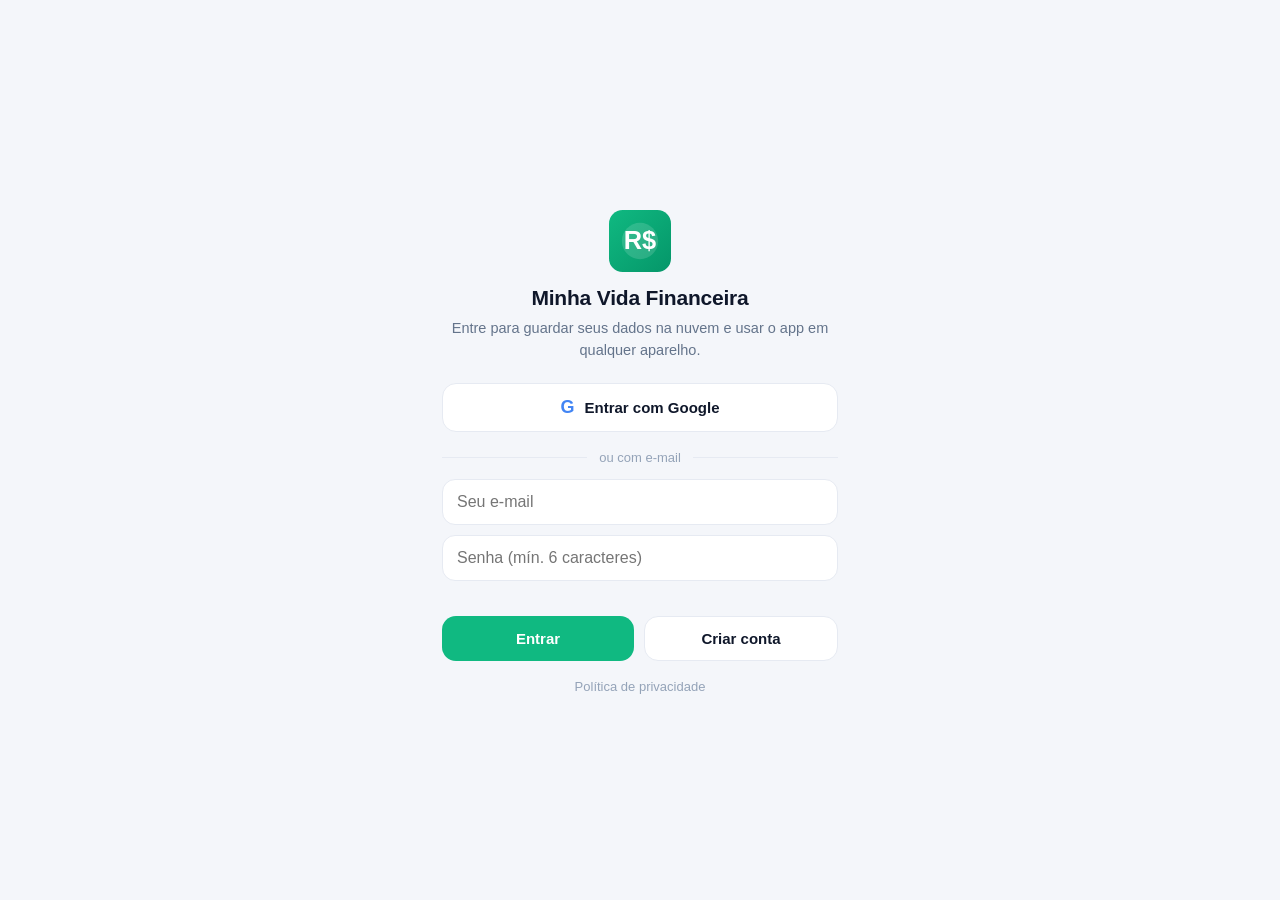
==== commit 53d9ef46: "v1.6.0: login (Google/e-mail), dados por usuario na nuvem Supabase e pagina de privacidade" ====
--- a/index.html
+++ b/index.html
@@ -40,6 +40,7 @@
 
 <div id="modal-root"></div>
 <div id="lock-root"></div>
+<div id="login-root"></div>
 <div id="toast" role="status"></div>
 
 <script src="store.js"></script>
--- a/styles.css
+++ b/styles.css
@@ -658,3 +658,53 @@
 .acc-linha .rec-del { margin-right: -10px; }
 .seg .s-mv input:checked + span { background: var(--brand); }
 .seg .s-rd input:checked + span { background: var(--in); }
+
+/* v1.6.0 — login obrigatório + conta na nuvem */
+body.nao-logado #app { display: none; }
+#login-root { position: fixed; inset: 0; z-index: 90; background: var(--bg); overflow-y: auto; -webkit-overflow-scrolling: touch; }
+#login-root:empty { display: none; background: none; }
+.login-box {
+  min-height: 100%;
+  display: flex;
+  flex-direction: column;
+  justify-content: center;
+  padding: 30px 22px calc(26px + env(safe-area-inset-bottom));
+  max-width: 440px;
+  margin: 0 auto;
+}
+.login-logo { width: 62px; height: 62px; display: block; margin: 0 auto 14px; }
+.login-box h1 { font-size: 21px; text-align: center; margin: 0 0 8px; letter-spacing: -0.2px; }
+.login-sub { text-align: center; color: var(--ink-2); font-size: 14.5px; line-height: 1.5; margin: 0 0 22px; }
+.btn-google {
+  width: 100%;
+  display: flex;
+  align-items: center;
+  justify-content: center;
+  gap: 10px;
+  background: var(--card);
+  color: var(--ink);
+  border: 1.5px solid var(--line);
+  font-weight: 600;
+}
+.btn-google .g-ico { color: #4285f4; font-weight: 800; font-size: 18px; }
+.login-div { display: flex; align-items: center; gap: 12px; margin: 18px 0 14px; color: var(--ink-3); font-size: 13px; }
+.login-div::before, .login-div::after { content: ""; height: 1px; background: var(--line); flex: 1; }
+.login-box input[type="email"], .login-box input[type="password"] {
+  width: 100%;
+  padding: 13px 14px;
+  margin-bottom: 10px;
+  border: 1.5px solid var(--line);
+  border-radius: 13px;
+  background: var(--card);
+  font-size: 16px; /* >=16px: o Chrome não dá zoom automático no campo */
+  outline: none;
+}
+.login-box input:focus { border-color: var(--brand); }
+.login-btns { display: flex; gap: 10px; }
+.login-btns .btn { flex: 1; }
+.login-err { color: var(--out); font-size: 13.5px; min-height: 17px; margin: 2px 0 6px; text-align: center; line-height: 1.35; }
+.login-link { display: block; text-align: center; margin-top: 18px; font-size: 13px; color: var(--ink-3); text-decoration: none; }
+.conta-email { font-weight: 600; font-size: 15px; word-break: break-all; }
+.conta-sync { font-size: 13px; color: var(--brand-d); margin-top: 2px; }
+.conta-acoes { display: flex; gap: 10px; }
+.conta-acoes .btn { flex: 1; }
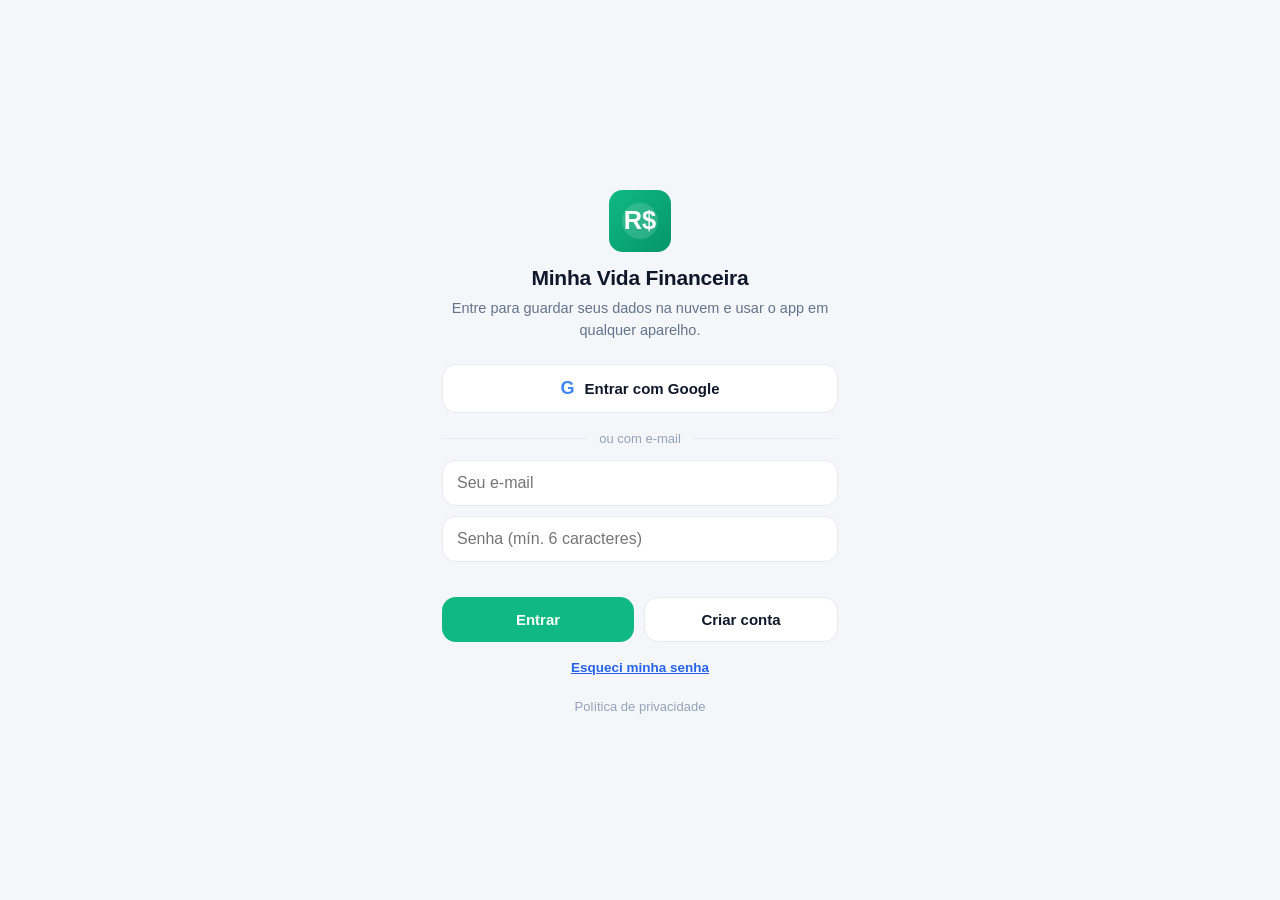
==== commit 5fd83988: "v1.9.1: compartilhar lancamento com terceiro (QR) e cartao editavel no recebimento Botao Compartilha" ====
--- a/index.html
+++ b/index.html
@@ -44,6 +44,8 @@
 <div id="toast" role="status"></div>
 
 <script src="store.js"></script>
+<!-- gerador de QR (só é usado em "Compartilhar com terceiro" — v1.9.1) -->
+<script src="qrcode.js"></script>
 <script src="app.js"></script>
 </body>
 </html>
--- a/styles.css
+++ b/styles.css
@@ -25,6 +25,10 @@
 
 * { box-sizing: border-box; -webkit-tap-highlight-color: transparent; }
 
+/* o atributo hidden precisa vencer o display das classes (ex.: .seg é flex
+   e escondia só quando o elemento era filho de outro já escondido) */
+[hidden] { display: none !important; }
+
 html, body {
   margin: 0;
   padding: 0;
@@ -162,6 +166,16 @@
 }
 .hero .row .k { font-size: 12px; opacity: .8; display: flex; align-items: center; gap: 5px; }
 .hero .row .v { font-size: 15.5px; font-weight: 700; margin-top: 3px; }
+/* v1.6.5: terceiros — quanto falta receber somando todos os meses */
+.hero .hero-geral {
+  font-size: 12.5px;
+  opacity: .85;
+  margin-top: 12px;
+  padding-top: 9px;
+  border-top: 1px solid rgba(255, 255, 255, .18);
+  position: relative;
+  z-index: 1;
+}
 .dot { width: 8px; height: 8px; border-radius: 50%; display: inline-block; }
 .dot.g { background: #34d399; }
 .dot.r { background: #fb7185; }
@@ -414,6 +428,9 @@
 
 .form-actions { display: flex; gap: 10px; margin-top: 6px; }
 .form-actions .btn { flex: 1; }
+/* diálogo com 3 botões (só esta parcela × compra inteira × cancelar) */
+.form-actions.dupla { flex-wrap: wrap; }
+.form-actions.dupla .btn { flex: 1 1 45%; }
 
 /* ---------- relatórios ---------- */
 .chart {
@@ -464,7 +481,7 @@
   max-width: 90%;
   text-align: center;
 }
-#toast.show { opacity: 1; transform: translateX(-50%) translateY(0); }
+#toast.show { opacity: 1; transform: translateX(-50%) translateY(0); pointer-events: auto; }
 
 /* ---------- versão do app ---------- */
 .top .ver {
@@ -708,3 +725,251 @@
 .conta-sync { font-size: 13px; color: var(--brand-d); margin-top: 2px; }
 .conta-acoes { display: flex; gap: 10px; }
 .conta-acoes .btn { flex: 1; }
+
+/* ============ v1.6.1: seletor "valor total / valor da parcela" ============ */
+.seg-vmode { margin-top: 8px; }
+.seg-vmode .s-tot input:checked + span { background: var(--brand); }
+.seg-vmode .s-pc input:checked + span { background: var(--ink-2); }
+#parcPreview { min-height: 17px; }
+.hint.strong { font-weight: 600; color: var(--ink); }
+
+/* ---------- Terceiros: menu de visão + linhas por pessoa ---------- */
+.td-menu { margin: 2px 0 12px; }
+.td-menu select { font-weight: 600; }
+.td-item.td-pessoa { width: 100%; text-align: left; background: none; }
+.td-item.td-pessoa:active { background: var(--bg); }
+.td-pessoa .arrow { color: var(--ink-3); font-size: 20px; font-weight: 700; }
+.td-pessoa-val { text-align: right; flex-shrink: 0; }
+.td-total-lbl { font-size: 11px; color: var(--ink-3); margin-top: 1px; }
+
+/* ---------- Ajustes: barra deslizante de tamanho da tela ---------- */
+.escala-field { margin-top: 4px; }
+.escala-row { display: flex; align-items: center; gap: 10px; }
+.escala-lbl { font-size: 13px; font-weight: 700; color: var(--ink-2); flex-shrink: 0; }
+.escala-row input[type="range"] {
+  flex: 1;
+  min-width: 0;
+  -webkit-appearance: none;
+  appearance: none;
+  height: 6px;
+  border-radius: 999px;
+  background: var(--line);
+  outline: none;
+  padding: 0;
+  border: none;
+}
+.escala-row input[type="range"]::-webkit-slider-thumb {
+  -webkit-appearance: none;
+  appearance: none;
+  width: 26px; height: 26px;
+  border-radius: 50%;
+  background: var(--brand);
+  border: 3px solid #fff;
+  box-shadow: var(--shadow);
+  cursor: pointer;
+}
+.escala-row input[type="range"]::-moz-range-thumb {
+  width: 22px; height: 22px;
+  border-radius: 50%;
+  background: var(--brand);
+  border: 3px solid #fff;
+  box-shadow: var(--shadow);
+  cursor: pointer;
+}
+.escala-row input[type="range"]:focus-visible { box-shadow: 0 0 0 3px var(--brand-soft); }
+
+/* ---------- aviso com botão "Desfazer" ---------- */
+#toast { display: flex; align-items: center; gap: 10px; }
+.toast-undo {
+  background: rgba(255, 255, 255, 0.18);
+  border: 1px solid rgba(255, 255, 255, 0.45);
+  color: #fff;
+  border-radius: 999px;
+  padding: 5px 12px;
+  font-size: 13px;
+  font-weight: 700;
+  white-space: nowrap;
+  flex-shrink: 0;
+}
+.toast-undo:active { background: rgba(255, 255, 255, 0.32); }
+
+/* ---------- "Esqueci minha senha" no login ---------- */
+.login-forgot {
+  display: block;
+  width: 100%;
+  background: none;
+  border: none;
+  margin-top: 12px;
+  font-size: 13.5px;
+  font-weight: 600;
+  color: var(--blue);
+  text-decoration: underline;
+  cursor: pointer;
+  padding: 6px;
+}
+
+/* ---------- busca dos lançamentos ---------- */
+.busca-row {
+  display: flex;
+  align-items: center;
+  gap: 8px;
+  background: var(--card);
+  border: 1.5px solid var(--line);
+  border-radius: 13px;
+  padding: 0 12px;
+  margin: 2px 0 12px;
+}
+.busca-row:focus-within { border-color: var(--brand); }
+.busca-ico { font-size: 15px; opacity: 0.7; flex-shrink: 0; }
+.busca-row input {
+  flex: 1;
+  min-width: 0;
+  border: none;
+  background: none;
+  outline: none;
+  padding: 12px 0;
+  font-size: 15px;
+}
+.busca-row input::-webkit-search-cancel-button { display: none; }
+.busca-x {
+  border: none;
+  background: var(--line);
+  width: 24px;
+  height: 24px;
+  border-radius: 50%;
+  font-size: 16px;
+  line-height: 1;
+  color: var(--ink-2);
+  flex-shrink: 0;
+  padding: 0;
+}
+
+/* ============ v1.8.0: comparativo, agrupamento, QR e comparação ============ */
+/* comparativo do mês no cartão do Painel */
+.cmp {
+  margin-top: 12px;
+  font-size: 13.5px;
+  line-height: 1.45;
+  color: var(--ink-2);
+  background: var(--bg);
+  border: 1px solid var(--line);
+  border-radius: 12px;
+  padding: 9px 12px;
+}
+.cmp.ok { color: var(--in); border-color: rgba(22, 163, 74, 0.35); background: rgba(22, 163, 74, 0.08); }
+.cmp.bad { color: var(--out); border-color: rgba(225, 29, 72, 0.35); background: rgba(225, 29, 72, 0.07); }
+.cmp b { font-weight: 800; }
+
+/* agrupar lançamentos: por dia × por categoria */
+.agrup-row { display: flex; gap: 8px; margin: 0 0 12px; }
+.agrup-btn {
+  flex: 1;
+  border: 1.5px solid var(--line);
+  background: var(--card);
+  color: var(--ink-2);
+  border-radius: 999px;
+  padding: 8px 10px;
+  font-size: 13px;
+  font-weight: 700;
+}
+.agrup-btn.active { background: var(--brand); border-color: var(--brand); color: #fff; }
+
+/* rótulo do grupo quando a lista está por categoria */
+.day-label.gl-cat {
+  display: flex;
+  justify-content: space-between;
+  align-items: center;
+  gap: 10px;
+  text-transform: none;
+}
+.day-label.gl-cat .gl-val { color: var(--ink-2); font-weight: 700; }
+
+/* terceiros: botão de marcar vários */
+.td-massa { display: flex; justify-content: flex-end; margin: -2px 0 10px; }
+.td-massa .btn { width: auto; }
+
+/* receber gasto por QR Code ou link (v1.9.0) */
+.td-receber { margin: -4px 0 12px; }
+.td-receber .btn { width: 100%; }
+
+/* relatórios: comparação de dois meses lado a lado */
+.cmp-card { display: grid; grid-template-columns: 1fr 1fr; gap: 10px; }
+.cmp-col {
+  background: var(--card);
+  border: 1.5px solid var(--line);
+  border-radius: 14px;
+  padding: 11px 12px;
+}
+.cmp-col .h {
+  font-size: 12px;
+  font-weight: 800;
+  color: var(--ink-2);
+  text-transform: uppercase;
+  letter-spacing: 0.5px;
+  margin-bottom: 7px;
+}
+.cmp-col .r {
+  display: flex;
+  justify-content: space-between;
+  align-items: baseline;
+  gap: 6px;
+  font-size: 13.5px;
+  padding: 3px 0;
+}
+.cmp-col .r span { color: var(--ink-3); }
+.cmp-col .r b.in { color: var(--in); }
+.cmp-col .r b.out { color: var(--out); }
+.cmp-diff {
+  margin-top: 10px;
+  font-size: 14px;
+  line-height: 1.45;
+  font-weight: 600;
+  color: var(--ink-2);
+  background: var(--card);
+  border: 1.5px solid var(--line);
+  border-radius: 12px;
+  padding: 10px 12px;
+}
+.cmp-diff.ok { color: var(--in); border-color: rgba(22, 163, 74, 0.35); }
+.cmp-diff.bad { color: var(--out); border-color: rgba(225, 29, 72, 0.35); }
+.cmp-diff b { font-weight: 800; }
+
+/* subtítulo dentro de um cartão (detalhe da categoria) */
+.sec-sub {
+  font-size: 12px;
+  font-weight: 700;
+  color: var(--ink-3);
+  text-transform: uppercase;
+  letter-spacing: 0.5px;
+  margin: 14px 2px 7px;
+}
+
+/* compartilhar: QR Code + link */
+.share-card { text-align: center; }
+.qr-img {
+  display: block;
+  margin: 4px auto 10px;
+  border: 1px solid var(--line);
+  border-radius: 14px;
+  padding: 8px;
+  background: #fff;
+}
+.qr-semnet { font-size: 13px; color: var(--ink-2); margin: 6px 0 10px; }
+.qr-url {
+  font-size: 13px;
+  color: var(--ink-2);
+  background: var(--bg);
+  border: 1px dashed var(--line);
+  border-radius: 10px;
+  padding: 8px 10px;
+  word-break: break-all;
+  margin-bottom: 4px;
+}
+.share-btns { justify-content: center; }
+
+/* ============ v1.6.4: total da compra ao lado da parcela ============ */
+.pill.total-pill {
+  background: rgba(0, 0, 0, 0.06);
+  color: var(--ink-2);
+  border-color: transparent;
+}
